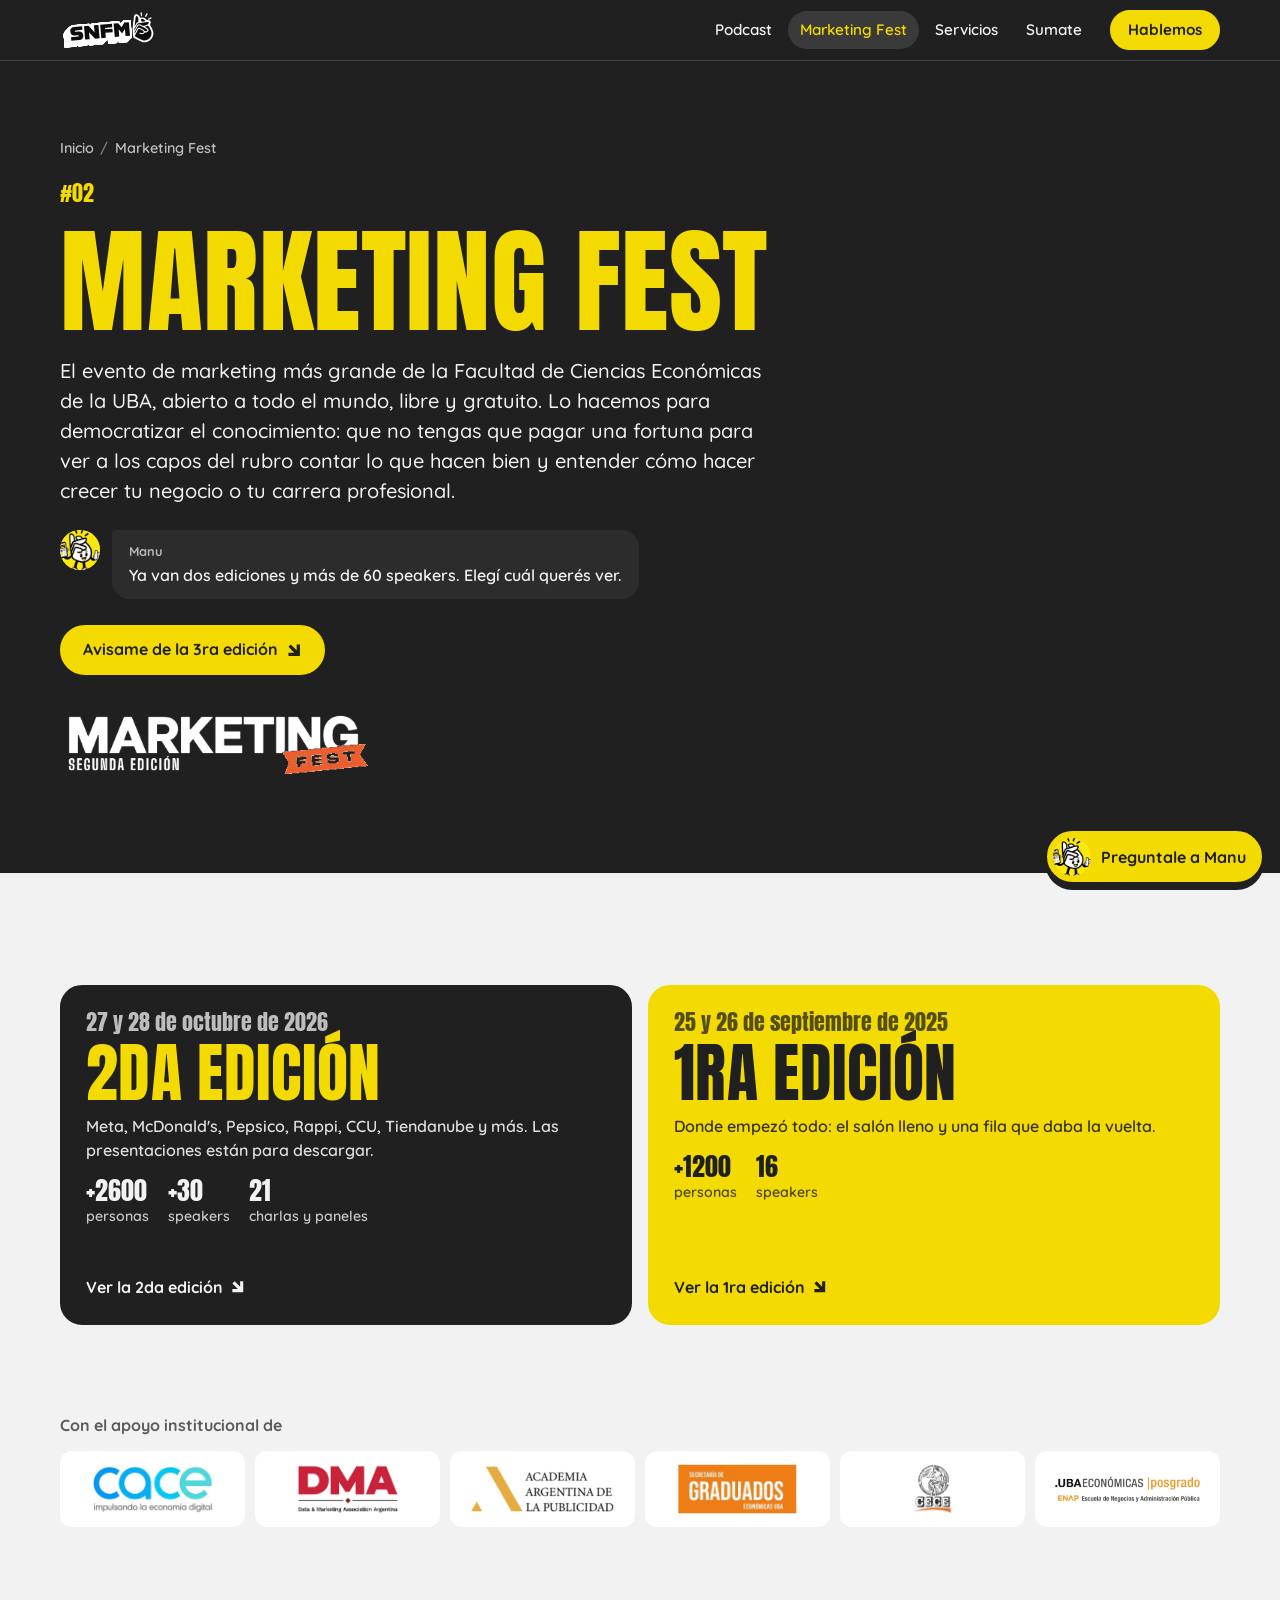
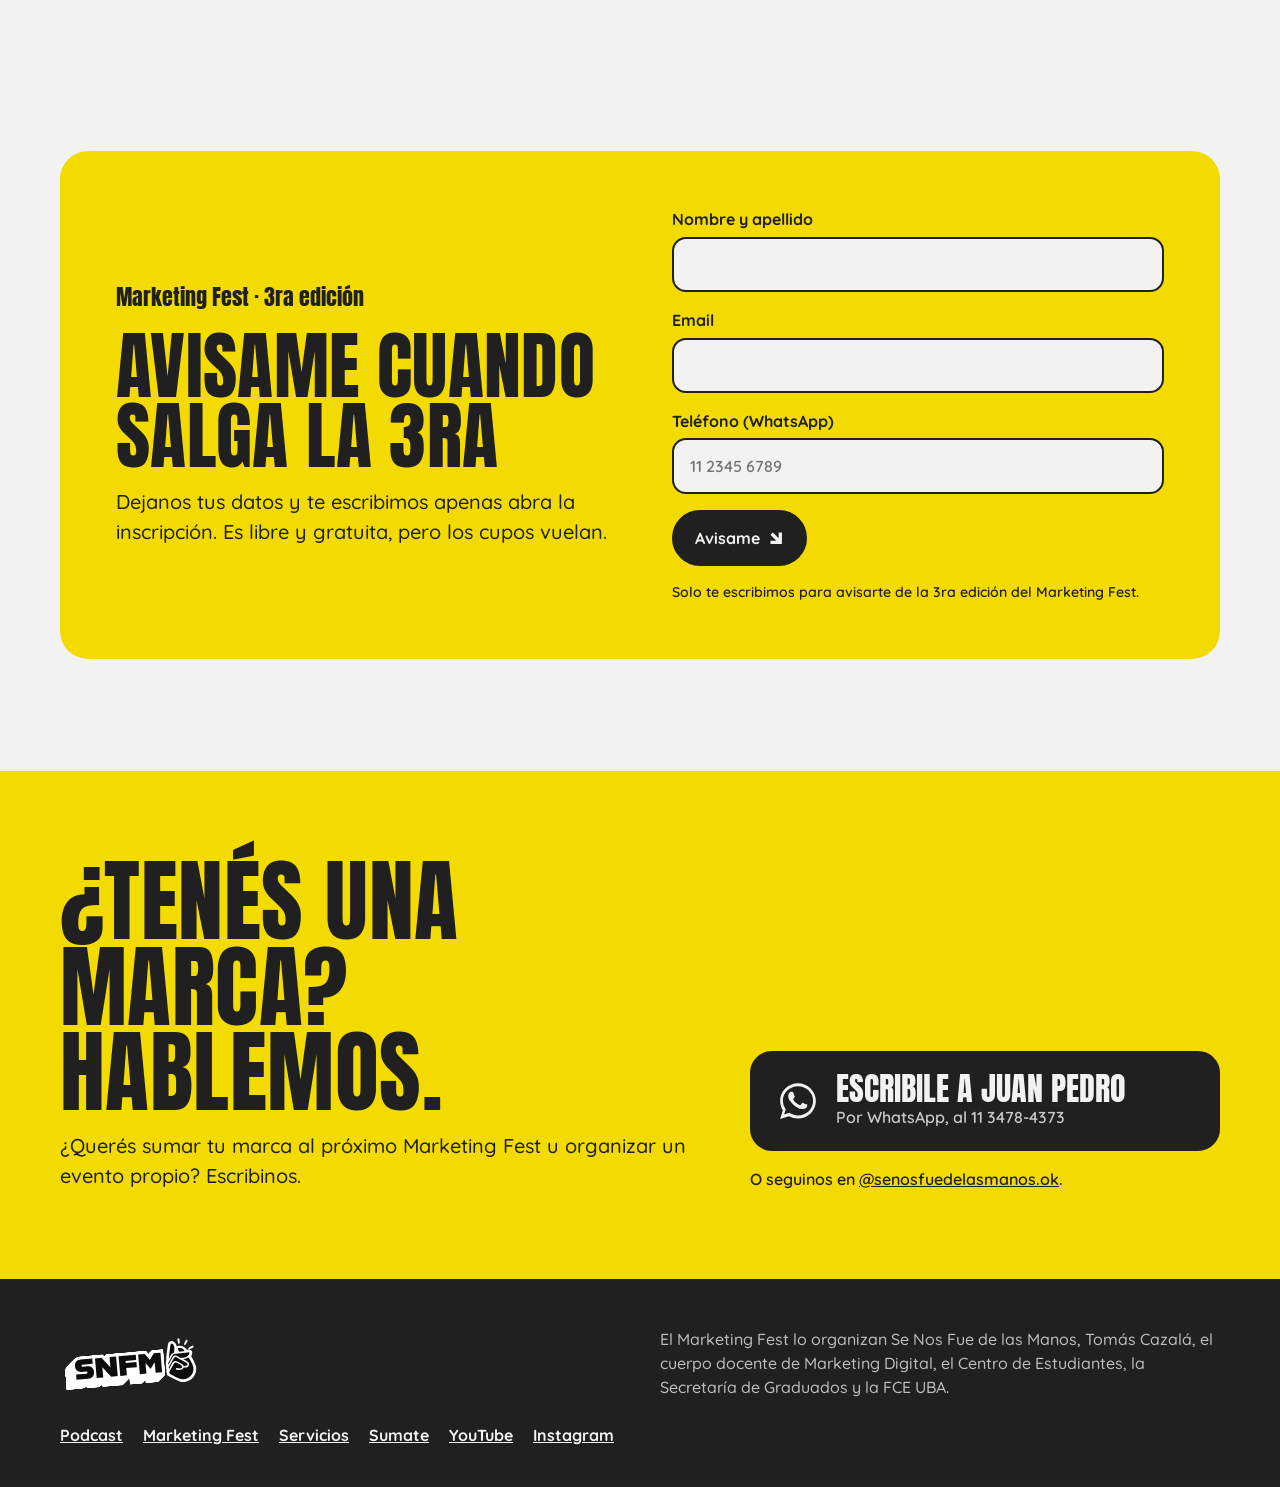
==== marketing-fest/index.html @ 0a150e53 "Sumar el sponsoreo del podcast como servicio, con contacto directo a Juampe Co-Authored-By: Claude O" ====
<!DOCTYPE html>
<html lang="es-AR">
<head>
<!-- Google Tag Manager -->
<script>(function(w,d,s,l,i){w[l]=w[l]||[];w[l].push({'gtm.start':
new Date().getTime(),event:'gtm.js'});var f=d.getElementsByTagName(s)[0],
j=d.createElement(s),dl=l!='dataLayer'?'&l='+l:'';j.async=true;j.src=
'https://www.googletagmanager.com/gtm.js?id='+i+dl;f.parentNode.insertBefore(j,f);
})(window,document,'script','dataLayer','GTM-5Z65GSRG');</script>
<!-- End Google Tag Manager -->
<meta charset="utf-8">
<meta name="viewport" content="width=device-width, initial-scale=1, viewport-fit=cover">
<title>Marketing Fest · El evento de marketing de la FCE UBA</title>
<meta name="description" content="El Marketing Fest es el evento de marketing más grande de la Facultad de Ciencias Económicas de la UBA. Mirá cómo fueron la 1ra edición (2025) y la 2da (2026) y descargá las presentaciones.">
<meta property="og:type" content="website">
<meta property="og:site_name" content="Se Nos Fue de las Manos">
<meta property="og:locale" content="es_AR">
<meta property="og:title" content="Marketing Fest · El evento de marketing de la FCE UBA">
<meta property="og:description" content="El Marketing Fest es el evento de marketing más grande de la Facultad de Ciencias Económicas de la UBA. Mirá cómo fueron la 1ra edición (2025) y la 2da (2026) y descargá las presentaciones.">
<meta property="og:image" content="../assets/img/ed1/01.jpg">
<meta name="twitter:card" content="summary_large_image">
<meta name="theme-color" content="#202020">
<link rel="icon" type="image/png" href="../favicon.png">
<link rel="apple-touch-icon" href="../apple-touch-icon.png">
<link rel="preconnect" href="https://fonts.googleapis.com">
<link rel="preconnect" href="https://fonts.gstatic.com" crossorigin>
<link href="https://fonts.googleapis.com/css2?family=Anton&family=Quicksand:wght@500;600;700&display=swap" rel="stylesheet">
<link rel="stylesheet" href="../assets/site.css">
<script type="application/ld+json">{"@context":"https://schema.org","@type":"Organization","name":"Se Nos Fue de las Manos","alternateName":"SNFM","description":"Docentes, ayudantes y estudiantes de la UBA que enseñan marketing fuera del aula: podcast con gerentes de marketing de marcas referentes y el Marketing Fest, libre y gratuito.","sameAs":["https://www.youtube.com/@SeNosFueDeLasManos","https://www.instagram.com/senosfuedelasmanos.ok/"]}</script>
</head>
<body>
<!-- Google Tag Manager (noscript) -->
<noscript><iframe src="https://www.googletagmanager.com/ns.html?id=GTM-5Z65GSRG"
height="0" width="0" style="display:none;visibility:hidden"></iframe></noscript>
<!-- End Google Tag Manager (noscript) -->
<header class="nav">
  <div class="wrap">
    <a class="home" href="../" aria-label="Se Nos Fue de las Manos, inicio"><svg class="inv" aria-hidden="true"><use href="../assets/icons.svg#snfm"/></svg></a>
    <nav class="nav-links" aria-label="Secciones">
      <a href="../podcast/">Podcast</a>
      <div class="dd">
        <a href="../marketing-fest/" aria-current="page">Marketing Fest</a>
        <div class="dd-menu">
          <a href="../marketing-fest/2026/">2da edición<small>27 y 28 de octubre de 2026</small></a>
          <a href="../marketing-fest/2025/">1ra edición<small>25 y 26 de septiembre de 2025</small></a>
        </div>
      </div>
      <div class="dd">
        <a href="../servicios/">Servicios</a>
        <div class="dd-menu">
          <a href="../servicios/contenido-en-la-calle/">Contenido en la calle<small>Preguntas y dinámicas con la gente</small></a>
          <a href="../servicios/videos-y-ugc/">Videos y UGC<small>Con nosotros o tu equipo como cara</small></a>
          <a href="../servicios/eventos/">Eventos<small>Como el Marketing Fest</small></a>
          <a href="../servicios/sponsor-del-podcast/">Sponsoreá el podcast<small>Tu marca en cada capítulo</small></a>
        </div>
      </div>
      <a href="../sumate/">Sumate</a>
    </nav>
    <a class="cta" href="https://wa.me/5491134784373?text=%C2%A1Hola%2C%20Juampe!%20%C2%BFC%C3%B3mo%20est%C3%A1s%3F%20Te%20escribo%20desde%20la%20web%20de%20Se%20Nos%20Fue%20de%20las%20Manos%20para%20trabajar%20juntos." target="_blank" rel="noopener" data-wa>Hablemos</a>
  </div>
</header>

<main>
<section class="page-hero">
  <div class="wrap">
    <ol class="crumbs" aria-label="Estás en"><li><a href="../">Inicio</a></li><li aria-current="page">Marketing Fest</li></ol>
    <p class="num">#02</p>
    <h1>Marketing Fest</h1>
    <p class="lead">El evento de marketing más grande de la Facultad de Ciencias Económicas de la UBA, abierto a todo el mundo, libre y gratuito. Lo hacemos para democratizar el conocimiento: que no tengas que pagar una fortuna para ver a los capos del rubro contar lo que hacen bien y entender cómo hacer crecer tu negocio o tu carrera profesional.</p>
    <div class="says"><span class="av" aria-hidden="true"><img src="../assets/img/manu-avatar.webp" alt=""></span><p><b>Manu</b>Ya van dos ediciones y más de 60 speakers. Elegí cuál querés ver.</p></div>
    <div class="btns"><a class="cta" href="#tercera">Avisame de la 3ra edición <svg aria-hidden="true"><use href="../assets/icons.svg#arr"/></svg></a></div><img class="mf-logo" style="margin-top:2rem" src="../assets/img/logos/marketing-fest-blanco.png" alt="Marketing Fest, segunda edición">
  </div>
</section>
<section class="ch" aria-labelledby="t-eds">
  <div class="wrap">
    <h2 class="sr" id="t-eds">Ediciones</h2>
    <div class="cards two">
      <a class="card" href="../marketing-fest/2026/"><div><span class="num">27 y 28 de octubre de 2026</span><h3>2da edición</h3><p>Meta, McDonald's, Pepsico, Rappi, CCU, Tiendanube y más. Las presentaciones están para descargar.</p>
        <div class="mini"><div><b>+2600</b><span>personas</span></div><div><b>+30</b><span>speakers</span></div><div><b>21</b><span>charlas y paneles</span></div></div></div>
        <span class="go">Ver la 2da edición <svg aria-hidden="true"><use href="../assets/icons.svg#arr"/></svg></span></a>
      <a class="card" href="../marketing-fest/2025/"><div><span class="num">25 y 26 de septiembre de 2025</span><h3>1ra edición</h3><p>Donde empezó todo: el salón lleno y una fila que daba la vuelta.</p>
        <div class="mini"><div><b>+1200</b><span>personas</span></div><div><b>16</b><span>speakers</span></div></div></div>
        <span class="go">Ver la 1ra edición <svg aria-hidden="true"><use href="../assets/icons.svg#arr"/></svg></span></a>
    </div>
    <div class="thanks">
      <div><p class="label">Con el apoyo institucional de</p><div class="logo-row"><div><img src="../assets/img/logos/inst-cace-camara-argentina-de-comercio-electronico.jpg" alt="CACE, Cámara Argentina de Comercio Electrónico" loading="lazy"></div><div><img src="../assets/img/logos/inst-dma-data-marketing-association-argentina.jpg" alt="DMA, Data &amp; Marketing Association Argentina" loading="lazy"></div><div><img src="../assets/img/logos/inst-academia-argentina-de-la-publicidad.jpg" alt="Academia Argentina de la Publicidad" loading="lazy"></div><div><img src="../assets/img/logos/inst-secretaria-de-graduados-economicas-uba.jpg" alt="Secretaría de Graduados, Económicas UBA" loading="lazy"></div><div><img src="../assets/img/logos/inst-cece-centro-de-estudiantes-de-ciencias-economicas.jpg" alt="CECE, Centro de Estudiantes de Ciencias Económicas" loading="lazy"></div><div><img src="../assets/img/logos/inst-uba-economicas-posgrado-enap.jpg" alt="UBA Económicas Posgrado, ENAP" loading="lazy"></div></div></div>
    </div>
  </div>
</section>
<section class="ch aviso-wrap" id="tercera" aria-labelledby="t-tercera">
  <div class="wrap">
    <div class="aviso">
      <div>
        <p class="num">Marketing Fest · 3ra edición</p>
        <h2 id="t-tercera">Avisame cuando salga la 3ra</h2>
        <p class="lead">Dejanos tus datos y te escribimos apenas abra la inscripción. Es libre y gratuita, pero los cupos vuelan.</p>
      </div>
      <form class="aviso-form" data-aviso="https://n8n.dtcomunicacion.com/webhook/preinscripcion-mkt-fest" novalidate>
        <div class="f"><label for="tercera-n">Nombre y apellido</label><input id="tercera-n" name="nombre" autocomplete="name" required></div>
        <div class="f"><label for="tercera-e">Email</label><input id="tercera-e" name="email" type="email" autocomplete="email" required></div>
        <div class="f"><label for="tercera-t">Teléfono (WhatsApp)</label><input id="tercera-t" name="whatsapp" type="tel" inputmode="tel" autocomplete="tel" placeholder="11 2345 6789" required></div>
        <p class="err" role="alert"></p>
        <button class="cta ink" type="submit">Avisame <svg aria-hidden="true"><use href="../assets/icons.svg#arr"/></svg></button>
        <p class="fine">Solo te escribimos para avisarte de la 3ra edición del Marketing Fest.</p>
      </form>
      <div class="aviso-ok" hidden tabindex="-1"></div>
    </div>
  </div>
</section>
<section class="band s-y" aria-labelledby="t-hab">
  <div class="wrap talk-to">
    <div class="ch-head" style="margin:0">
      <h2 id="t-hab">¿Tenés una marca? Hablemos.</h2>
      <p class="lead">¿Querés sumar tu marca al próximo Marketing Fest u organizar un evento propio? Escribinos.</p>
    </div>
    <div>
      <a class="wa" href="https://wa.me/5491134784373?text=%C2%A1Hola%2C%20Juampe!%20%C2%BFC%C3%B3mo%20est%C3%A1s%3F%20Te%20escribo%20desde%20la%20web%20de%20Se%20Nos%20Fue%20de%20las%20Manos%20para%20trabajar%20juntos." target="_blank" rel="noopener" data-wa>
        <svg class="w" aria-hidden="true"><use href="../assets/icons.svg#wa"/></svg>
        <div><strong>Escribile a Juan Pedro</strong><span>Por WhatsApp, al 11 3478-4373</span></div>
      </a>
      <p class="also">O seguinos en <a href="https://www.instagram.com/senosfuedelasmanos.ok/" target="_blank" rel="noopener">@senosfuedelasmanos.ok</a>.</p>
    </div>
  </div>
</section>
</main>

<footer class="foot">
  <div class="wrap">
    <svg class="logo inv" aria-label="Se Nos Fue de las Manos" role="img"><use href="../assets/icons.svg#snfm"/></svg>
    <p>El Marketing Fest lo organizan Se Nos Fue de las Manos, Tomás Cazalá, el cuerpo docente de Marketing Digital, el Centro de Estudiantes, la Secretaría de Graduados y la FCE UBA.</p>
    <nav aria-label="Más">
      <a href="../podcast/">Podcast</a>
      <a href="../marketing-fest/">Marketing Fest</a>
      <a href="../servicios/">Servicios</a>
      <a href="../sumate/">Sumate</a>
      <a href="https://www.youtube.com/@SeNosFueDeLasManos" target="_blank" rel="noopener">YouTube</a>
      <a href="https://www.instagram.com/senosfuedelasmanos.ok/" target="_blank" rel="noopener">Instagram</a>
    </nav>
  </div>
</footer>

<button class="ask-fab" data-ask aria-haspopup="dialog"><span class="av" aria-hidden="true"><img src="../assets/img/manu-avatar.webp" alt=""></span>Preguntale a Manu</button>
<dialog class="chat" id="chat" aria-labelledby="chat-t">
  <div class="chat-h">
    <span class="av" aria-hidden="true"><img src="../assets/img/manu-avatar.webp" alt=""></span>
    <div><b id="chat-t">Manu</b><small>Vocero con IA de SNFM</small></div>
    <button data-close aria-label="Cerrar">×</button>
  </div>
  <div class="chat-log" id="chat-log" aria-live="polite"></div>
  <div class="chat-q" id="chat-q"></div>
</dialog>
<script>window.QA=[{"q":"¿Dónde bajo las presentaciones del Fest?","a":"Están en <a href=\"../marketing-fest/2026/#descargas\">la página de la 2da edición</a>, separadas por día. Tocá \"Descargar PDF\" en la charla que quieras."},{"q":"¿Cuándo es la 3ra edición del Fest?","a":"Todavía no tiene fecha. Dejá tus datos en <a href=\"../marketing-fest/#tercera\">Avisame cuando salga la 3ra</a> y te escribimos apenas abra la inscripción."},{"q":"¿Dónde veo el podcast?","a":"En nuestro <a href=\"https://www.youtube.com/@SeNosFueDeLasManos\" target=\"_blank\" rel=\"noopener\">canal de YouTube</a>. Si no sabés por cuál arrancar, andá por el de Con el Kora o el de McDonald's. Están todos en <a href=\"../podcast/\">la página del podcast</a>."},{"q":"Tengo una marca, ¿qué pueden hacer conmigo?","a":"Mirá <a href=\"../servicios/\">nuestros servicios</a>: <a href=\"../servicios/contenido-en-la-calle/\">Contenido en la calle</a>, <a href=\"../servicios/videos-y-ugc/\">videos y UGC</a> con nosotros o alguien de tu equipo como cara, <a href=\"../servicios/eventos/\">eventos</a> como el Marketing Fest y tu marca en el podcast."},{"q":"¿Cómo me sumo a Se Nos Fue?","a":"Anotate en <a href=\"../sumate/\">Sumate</a> y contanos en qué podés ayudar. Ojo: no es remunerado, lo hacemos por amor al marketing."},{"q":"¿Mi marca puede ser sponsor del podcast?","a":"¡Sí! Mirá <a href=\"../servicios/sponsor-del-podcast/\">cómo sponsorear el podcast</a> o escribile directo a Juan Pedro por <a href=\"https://wa.me/5491134784373?text=%C2%A1Hola%2C%20Juampe!%20%C2%BFC%C3%B3mo%20est%C3%A1s%3F%20Te%20escribo%20desde%20la%20web%20de%20Se%20Nos%20Fue%20de%20las%20Manos%20porque%20quiero%20que%20mi%20marca%20sea%20sponsor%20del%20podcast.\" target=\"_blank\" rel=\"noopener\">WhatsApp</a>."},{"q":"¿Cuánto sale?","a":"Depende de la idea. Escribile a Juan Pedro por <a href=\"https://wa.me/5491134784373?text=%C2%A1Hola%2C%20Juampe!%20%C2%BFC%C3%B3mo%20est%C3%A1s%3F%20Te%20escribo%20desde%20la%20web%20de%20Se%20Nos%20Fue%20de%20las%20Manos%20para%20trabajar%20juntos.\" target=\"_blank\" rel=\"noopener\">WhatsApp</a>, contale qué tenés en mente y te pasa una propuesta."},{"q":"¿Quién sos?","a":"Soy Manu, el vocero con IA de Se Nos Fue de las Manos. Te ayudo a encontrar lo que buscás en la web. Para algo más, te paso con el equipo."}];</script>
<script src="../assets/site.js" defer></script>
</body>
</html>
---- assets/site.css ----
:root{
  --y:#F3DA00; --cream:#E4E4A8; --ink:#202020; --paper:#F2F2F2;
  --orange:#F9A900; --red:#EB462E; --purple:#A68ADE; --cyan:#44BDDE; --green:#2EA866; --fest:#E95D3A;
  --display:'Anton', Impact, 'Arial Narrow Bold', sans-serif;
  --body:'Quicksand', 'Trebuchet MS', system-ui, sans-serif;
  /* superficies que cambian con el tema */
  --bg:#F2F2F2; --fg:#202020; --muted:#5b5b5b; --line:rgba(32,32,32,.14); --card:#ffffff; --deep:#202020; --deep-fg:#F2F2F2; --deep-muted:#bdbdbd; --deep-line:rgba(242,242,242,.16);
  --gut:max(16px, env(safe-area-inset-left,0px));
  --gut-r:max(16px, env(safe-area-inset-right,0px));
}
@media (prefers-color-scheme: dark){
  :root:not([data-theme="light"]){
    --bg:#171717; --fg:#F2F2F2; --muted:#b4b4b4; --line:rgba(242,242,242,.14); --card:#222222; --deep:#0d0d0d; --deep-line:rgba(242,242,242,.12);
  }
}
:root[data-theme="dark"]{
  --bg:#171717; --fg:#F2F2F2; --muted:#b4b4b4; --line:rgba(242,242,242,.14); --card:#222222; --deep:#0d0d0d; --deep-line:rgba(242,242,242,.12);
}
*,*::before,*::after{box-sizing:border-box}
html{-webkit-text-size-adjust:100%;scroll-behavior:smooth;scroll-padding-top:72px}
@media (prefers-reduced-motion: reduce){html{scroll-behavior:auto}*{transition:none!important;animation:none!important}}
body{margin:0;background:var(--bg);color:var(--fg);font-family:var(--body);font-weight:500;line-height:1.5;overflow-x:hidden}
img,svg,video{max-width:100%;display:block}
a{color:inherit}
button{font:inherit;color:inherit}
:focus-visible{outline:3px solid var(--y);outline-offset:3px}
.s-y :focus-visible{outline-color:var(--ink)}
.sr{position:absolute;width:1px;height:1px;overflow:hidden;clip:rect(0 0 0 0);white-space:nowrap}
.inv{filter:invert(1)}
.wrap{max-width:1240px;margin:0 auto;padding-left:var(--gut);padding-right:var(--gut-r)}
@media (min-width:700px){.wrap{padding-left:max(40px,var(--gut));padding-right:max(40px,var(--gut-r))}}
h1,h2,h3{font-family:var(--display);font-weight:400;text-transform:uppercase;line-height:.95;letter-spacing:.005em;margin:0}

/* ---------- botones ---------- */
.cta{display:inline-flex;align-items:center;gap:.6rem;padding:.9rem 1.3rem;border-radius:999px;background:var(--y);color:var(--ink);font-weight:700;text-decoration:none;border:2px solid var(--y);line-height:1.1}
.cta svg{width:.9em;height:.9em;flex:none}
.cta:hover{background:transparent;color:inherit}
.cta.ink{background:var(--ink);border-color:var(--ink);color:var(--paper)}
.cta.ink:hover{background:transparent;color:var(--ink)}
.ghost{display:inline-flex;align-items:center;gap:.6rem;padding:.9rem 1.3rem;border-radius:999px;border:2px solid currentColor;font-weight:700;text-decoration:none;line-height:1.1;background:none;cursor:pointer}
.ghost svg{width:.9em;height:.9em}
.ghost:hover{background:var(--y);border-color:var(--y);color:var(--ink)}
.btns{display:flex;flex-wrap:wrap;gap:.75rem;margin-top:1.6rem}

/* ---------- nav ---------- */
.nav{position:sticky;top:0;z-index:20;background:var(--deep);color:var(--deep-fg);padding-top:env(safe-area-inset-top,0px);border-bottom:1px solid var(--deep-line)}
.nav .wrap{display:flex;align-items:center;gap:1rem;min-height:60px}
.nav .home{display:block;flex:none}
.nav .home svg{width:96px;height:48px}
.nav-links{display:flex;gap:.25rem;margin-left:auto;overflow-x:auto;scrollbar-width:none}
.nav-links::-webkit-scrollbar{display:none}
.nav-links a{padding:.5rem .75rem;border-radius:999px;text-decoration:none;font-weight:600;white-space:nowrap;font-size:.95rem}
.nav-links a:hover{background:rgba(242,242,242,.1)}
.nav .cta{padding:.6rem 1rem;font-size:.95rem;flex:none}
.nav .cta:hover{color:var(--deep-fg)}
@media (max-width:860px){
  .nav .wrap{flex-wrap:wrap;gap:0 .75rem;padding-top:.35rem;padding-bottom:.35rem}
  .nav .cta{margin-left:auto}
  .nav-links{order:3;width:100%;margin:0 calc(-1 * var(--gut-r)) 0 -.75rem;padding-bottom:.2rem}
}

/* ---------- capítulos (secciones) ---------- */
.ch{padding:clamp(56px,9vw,112px) 0}
.s-ink{background:var(--deep);color:var(--deep-fg)}
.s-y{background:var(--y);color:var(--ink)}
.ch-head{display:grid;gap:1rem;margin-bottom:clamp(28px,4vw,48px)}
.num{font-family:var(--display);font-size:1.4rem;line-height:1;color:var(--y)}
.s-y .num{color:var(--ink)}
.ch-head h2{font-size:clamp(2.8rem,8vw,6.2rem);max-width:14ch}
.s-ink h2,.s-ink h3{color:var(--y)}
.lead{font-size:clamp(1.05rem,1.6vw,1.25rem);max-width:60ch;margin:0}
.s-ink .lead{color:var(--deep-fg)}

/* lo que dice Manu en cada capítulo */
.says{display:flex;align-items:flex-start;gap:.75rem;max-width:62ch;margin:.25rem 0 0}
.says .av{width:40px;height:40px;flex:none}
.says p{margin:0;padding:.7rem 1rem;border-radius:4px 18px 18px 18px;background:var(--card);color:var(--fg);font-weight:600;border:1px solid var(--line)}
.s-ink .says p{background:#2c2c2c;color:var(--deep-fg);border-color:transparent}
.s-y .says p{background:var(--ink);color:var(--paper);border-color:transparent}
.says b{display:block;font-size:.8rem;font-weight:700;opacity:.7;margin-bottom:.1rem}
.av{border-radius:50%;background:var(--y);color:var(--ink);display:grid;place-items:center;font-family:var(--display);font-size:1.25rem;overflow:hidden;box-shadow:0 0 0 2px var(--ink)}
.av img{width:100%;height:100%;object-fit:cover}
.s-y .av{background:var(--paper)}

/* ---------- hero ---------- */
.hero{background:var(--deep);color:var(--deep-fg);padding:clamp(40px,7vw,96px) 0 clamp(56px,8vw,104px);overflow:hidden}
.hero .wrap{display:grid;gap:clamp(32px,5vw,64px);align-items:center}
@media (min-width:900px){.hero .wrap{grid-template-columns:1.35fr .9fr}}
.hero h1{color:var(--y);font-size:clamp(3.6rem,11.5vw,9.4rem);line-height:.88}
.hero h1 span{display:block}
.hero .lead{margin-top:1.5rem;color:var(--deep-fg)}
.chips{display:flex;flex-wrap:wrap;gap:.5rem;margin:1.75rem 0 0;padding:0;list-style:none}
.chips li{border:1px solid var(--deep-line);border-radius:999px;padding:.4rem .85rem;font-weight:600;font-size:.92rem}
.chips b{color:var(--y);font-family:var(--display);font-weight:400;font-size:1.05rem;letter-spacing:.02em;margin-right:.25rem}
.hero .ghost{color:var(--deep-fg)}

.manu{position:relative;justify-self:center;width:min(100%,380px);margin:0}
@media (max-width:899px){.manu{width:min(100%,320px)}.manu-frame{aspect-ratio:4/5}}
.manu-frame{position:relative;aspect-ratio:9/14;border-radius:28px;background:var(--y);overflow:hidden;color:var(--ink)}
.manu-frame video,.manu-frame img{position:absolute;inset:0;width:100%;height:100%;object-fit:cover}
.manu-mono{position:absolute;inset:0;display:grid;place-items:center}
.manu-mono span{font-family:var(--display);font-size:clamp(10rem,30vw,15rem);line-height:1;transform:translateY(-6%)}
.manu-tag{position:absolute;left:14px;top:14px;display:flex;gap:.4rem;align-items:center;background:var(--ink);color:var(--paper);border-radius:999px;padding:.35rem .75rem;font-size:.82rem;font-weight:700}
.manu-tag i{width:8px;height:8px;border-radius:50%;background:var(--red)}
.manu-sound{position:absolute;right:14px;top:14px;border:0;border-radius:999px;background:var(--ink);color:var(--paper);padding:.35rem .75rem;font-size:.82rem;font-weight:700;cursor:pointer}
.manu-bubble{position:relative;margin:-64px 12px 0;padding:1rem 1.15rem;background:var(--paper);color:var(--ink);border-radius:18px;border:2px solid var(--ink);font-weight:600}
.manu-bubble b{display:block;font-family:var(--display);font-weight:400;font-size:1.25rem;text-transform:uppercase;line-height:1.05;margin-bottom:.3rem}
.manu-bubble p{margin:0}
.manu-bubble small{display:block;margin-top:.5rem;color:#5b5b5b;font-weight:600}
.manu-bubble .ask{color:var(--ink);margin-top:.75rem;padding:.55rem .95rem;font-size:.92rem;border-color:var(--ink)}
.typing p{clip-path:inset(0 100% 0 0);animation:type 1.1s .35s steps(28,end) forwards}
@keyframes type{to{clip-path:inset(0 0 0 0)}}

/* ---------- podcast ---------- */
.thumb{position:relative;aspect-ratio:16/9;border-radius:14px;overflow:hidden;background:var(--ink)}
.thumb img{width:100%;height:100%;object-fit:cover;transition:transform .35s ease}
.thumb .n{position:absolute;left:10px;bottom:10px;background:var(--y);color:var(--ink);font-family:var(--display);padding:.15rem .5rem;border-radius:6px;font-size:1rem}
.thumb.fake{display:flex;flex-direction:column;justify-content:center;padding:8% 9% 14%;background:var(--y);color:var(--ink)}
.thumb.fake strong{font-family:var(--display);font-weight:400;text-transform:uppercase;font-size:clamp(1.4rem,3.2vw,2.2rem);line-height:.95}
.thumb.fake span{margin-top:.4rem;font-weight:700;font-size:.85rem;text-transform:uppercase}
.ep{display:block;text-decoration:none}
.ep:hover .thumb img{transform:scale(1.04)}
.ep h3{font-family:var(--body);text-transform:none;font-weight:700;font-size:1.05rem;line-height:1.3;margin:.8rem 0 .2rem}
.ep p{margin:0;color:var(--muted);font-size:.93rem}
.ep .go{display:inline-flex;align-items:center;gap:.4rem;margin-top:.5rem;font-weight:700;font-size:.93rem}
.ep .go svg{width:.8em;height:.8em}
.hot{display:grid;gap:clamp(20px,3vw,32px);margin-bottom:clamp(40px,5vw,64px)}
@media (min-width:800px){.hot{grid-template-columns:1fr 1fr}}
.hot .ep{background:var(--ink);color:var(--paper);border-radius:20px;padding:12px 12px 20px}
.hot .ep h3{font-family:var(--display);font-weight:400;text-transform:uppercase;font-size:clamp(1.6rem,3vw,2.3rem);line-height:1;color:var(--y);margin:1rem 8px .4rem}
.hot .ep p,.hot .ep .go{margin-left:8px;margin-right:8px;color:var(--paper)}
.hot .badge{display:inline-block;margin:.6rem 8px 0;background:var(--fest);color:#fff;border-radius:999px;padding:.25rem .7rem;font-size:.8rem;font-weight:700}
.eps{display:grid;gap:28px 20px;grid-template-columns:repeat(auto-fill,minmax(240px,1fr))}
.pod-foot{display:flex;flex-wrap:wrap;gap:1rem 2rem;align-items:center;justify-content:space-between;margin-top:clamp(40px,5vw,64px);padding-top:28px;border-top:1px solid var(--line)}
.pod-foot p{margin:0;color:var(--muted);max-width:50ch}

/* ---------- Marketing Fest 2026 ---------- */
.fest-top{display:grid;gap:2rem;align-items:end}
@media (min-width:900px){.fest-top{grid-template-columns:1.2fr 1fr}}
.mf-logo{width:min(320px,80%);margin-bottom:1rem}
.facts{display:grid;grid-template-columns:repeat(2,1fr);gap:1px;background:var(--deep-line);border:1px solid var(--deep-line);border-radius:16px;overflow:hidden;margin:0}
.facts div{background:var(--deep);padding:1.1rem 1.2rem}
.facts dt{font-family:var(--display);font-size:clamp(1.8rem,4vw,2.6rem);color:var(--y);line-height:1}
.facts dd{margin:.3rem 0 0;color:var(--deep-muted);font-weight:600}
.dl-head{display:flex;flex-wrap:wrap;gap:1rem;align-items:end;justify-content:space-between;margin:clamp(48px,7vw,88px) 0 1.25rem}
.dl-head h3{font-size:clamp(2rem,5vw,3.4rem)}
.tabs{display:flex;gap:.4rem;padding:4px;border-radius:999px;border:1px solid var(--deep-line)}
.tabs button{border:0;background:none;border-radius:999px;padding:.55rem 1.1rem;font-weight:700;cursor:pointer;color:var(--deep-fg)}
.tabs button[aria-selected="true"]{background:var(--y);color:var(--ink)}
.talks{list-style:none;margin:0;padding:0;border-top:1px solid var(--deep-line)}
.talk{display:grid;grid-template-columns:64px 1fr;gap:.4rem 1rem;padding:1.1rem 0;border-bottom:1px solid var(--deep-line);align-items:center}
@media (min-width:860px){.talk{grid-template-columns:72px auto 1fr auto;gap:1.25rem}}
.talk time{font-family:var(--display);font-size:1.35rem;color:var(--y)}
.faces{display:flex}
.faces img{width:52px;height:52px;border-radius:50%;object-fit:cover;object-position:50% 20%;background:var(--fest);border:2px solid var(--deep)}
.faces img+img{margin-left:-14px}
@media (max-width:859px){.faces{display:none}}
.talk-t{min-width:0}
.talk-t strong{display:block;font-weight:700;font-size:1.05rem;line-height:1.3}
.talk-t span{display:block;color:var(--deep-muted);font-size:.93rem}
.talk-t em{display:block;font-style:normal;margin-top:.2rem}
.talk-t .k{display:inline-block;font-size:.78rem;font-weight:700;color:var(--ink);background:var(--cream);border-radius:999px;padding:.1rem .55rem;margin-bottom:.3rem}
.talk-a{grid-column:2;display:flex;flex-wrap:wrap;gap:.5rem}
@media (min-width:860px){.talk-a{grid-column:auto;justify-content:flex-end}}
.talk-a a{display:inline-flex;align-items:center;gap:.45rem;padding:.6rem .95rem;border-radius:999px;font-weight:700;font-size:.92rem;text-decoration:none;white-space:nowrap}
.talk-a a svg{width:.8em;height:.8em}
.talk-a .pdf{background:var(--y);color:var(--ink)}
.talk-a .pdf:hover{background:var(--paper)}
.talk-a .yt{border:1.5px solid var(--deep-line)}
.talk-a .yt:hover{border-color:var(--y);color:var(--y)}
.talk-a .soon{color:var(--deep-muted);font-size:.9rem;font-weight:600;padding:.6rem 0}
.talk.pause{grid-template-columns:64px 1fr;color:var(--deep-muted);padding:.65rem 0}
@media (min-width:860px){.talk.pause{grid-template-columns:72px 1fr}}
.talk.pause time{color:var(--deep-muted);font-size:1.1rem}
.gal{display:grid;gap:10px;grid-template-columns:repeat(auto-fill,minmax(220px,1fr));margin:0}
.gal figure{margin:0;border-radius:12px;overflow:hidden;background:#333;aspect-ratio:4/3}
.gal img{width:100%;height:100%;object-fit:cover}
.thanks{margin-top:clamp(48px,7vw,88px);display:grid;gap:2rem}
.thanks h3{font-size:clamp(1.8rem,4vw,2.6rem)}
.logo-row{display:flex;flex-wrap:wrap;gap:10px;margin-top:.9rem}
.logo-row>*{display:grid;place-items:center;background:#fff;border-radius:12px;padding:12px 18px;min-height:76px;min-width:120px;flex:1 1 150px;max-width:240px;text-decoration:none;color:var(--ink)}
.logo-row img{max-height:52px;width:auto;object-fit:contain}
.logo-row.main>*{min-height:110px;flex-basis:240px;max-width:340px}
.logo-row.main img{max-height:72px}
.logo-row .wm{font-family:var(--display);font-size:1.3rem;text-transform:uppercase}
.logo-row .tag{display:block;font-size:.72rem;font-weight:700;margin-bottom:.35rem;color:var(--fest)}
.label{font-weight:700;margin:0;color:var(--deep-muted)}
.ch:not(.s-ink) .label{color:var(--muted)}

/* ---------- Marketing Fest 2025 ---------- */
.ed1{display:grid;gap:clamp(28px,4vw,56px)}
@media (min-width:900px){.ed1{grid-template-columns:minmax(260px,360px) 1fr;align-items:start}}
.ed1 video{width:100%;border-radius:18px;aspect-ratio:9/16;object-fit:cover;background:#000}
.ed1 figcaption{margin-top:.6rem;color:var(--muted);font-size:.93rem}
.stats{display:flex;flex-wrap:wrap;gap:1.5rem 2.5rem;margin:0 0 2rem}
.stats div b{display:block;font-family:var(--display);font-weight:400;font-size:clamp(2.6rem,6vw,4.4rem);line-height:1}
.stats div span{font-weight:600;color:var(--muted)}
.ed1 .gal figure{background:var(--line)}

/* ---------- calle ---------- */
.reel-hot{display:grid;gap:clamp(24px,4vw,56px);align-items:center;margin-bottom:clamp(40px,5vw,64px)}
@media (min-width:900px){.reel-hot{grid-template-columns:minmax(326px,420px) 1fr}}
.reel-hot ul{margin:0;padding:0;list-style:none;display:grid;gap:.9rem}
.reel-hot li{display:grid;grid-template-columns:auto 1fr;gap:.8rem;align-items:start;font-weight:600;font-size:1.05rem}
.reel-hot li svg{width:1.1rem;height:1.1rem;margin-top:.25rem}
.reels{display:flex;gap:16px;overflow-x:auto;scroll-snap-type:x mandatory;padding:4px 0 16px;margin:0 calc(-1 * var(--gut-r)) 0 0;scrollbar-color:var(--ink) transparent}
.reels>div{flex:0 0 min(340px,82vw);scroll-snap-align:start}
.ig{position:relative;background:#fff;border-radius:16px;overflow:hidden;min-height:420px;border:2px solid var(--ink)}
.ig .instagram-media{margin:0!important;min-width:0!important;width:100%!important;max-width:none!important;border:0!important;border-radius:0!important;box-shadow:none!important}
.ig-fallback{position:absolute;inset:0;display:flex;flex-direction:column;justify-content:flex-end;gap:.4rem;padding:1.25rem;text-decoration:none;color:var(--ink);background:linear-gradient(160deg,#fff 30%,var(--cream))}
.ig-fallback strong{font-family:var(--display);font-weight:400;font-size:1.8rem;text-transform:uppercase;line-height:1}
.ig.ready .ig-fallback{display:none}
.reels-nav{display:flex;gap:.5rem;justify-content:flex-end;margin-bottom:.75rem}
.reels-nav button{width:44px;height:44px;border-radius:50%;border:2px solid var(--ink);background:none;cursor:pointer;display:grid;place-items:center}
.reels-nav button svg{width:14px;height:14px}
.reels-nav .prev svg{transform:rotate(135deg)}
.reels-nav .next svg{transform:rotate(-45deg)}
.reels-nav button:hover{background:var(--ink);color:var(--y)}

/* ---------- videos y UGC ---------- */
.svc{display:grid;gap:16px;grid-template-columns:repeat(auto-fit,minmax(260px,1fr))}
.svc article{background:var(--card);border:1px solid var(--line);border-radius:20px;padding:1.5rem}
.svc h3{font-size:clamp(1.7rem,3vw,2.2rem);margin-bottom:.6rem}
.svc p{margin:0;color:var(--muted)}
.svc .who{background:var(--y);border-color:var(--y);color:var(--ink)}
.svc ul{margin:0;padding:0;list-style:none;display:grid;gap:.75rem;font-weight:600}
.svc li b{display:block}

/* ---------- eventos ---------- */
.ev{display:grid;gap:clamp(28px,4vw,56px)}
@media (min-width:900px){.ev{grid-template-columns:1fr 1fr;align-items:start}}
.ev-photo{border-radius:18px;overflow:hidden;aspect-ratio:4/3}
.ev-photo img{width:100%;height:100%;object-fit:cover}
.does{list-style:none;margin:0;padding:0;display:grid;gap:0;border-top:1px solid var(--deep-line)}
.does li{padding:1rem 0;border-bottom:1px solid var(--deep-line);display:grid;grid-template-columns:2.2rem 1fr;gap:.5rem}
.does b{display:block;font-weight:700;font-size:1.08rem}
.does span{color:var(--deep-muted)}
.does i{font-style:normal;font-family:var(--display);color:var(--y);font-size:1.2rem}

/* ---------- hablemos ---------- */
.talk-to{display:grid;gap:2rem;align-items:end}
@media (min-width:900px){.talk-to{grid-template-columns:1.4fr 1fr}}
.talk-to h2{font-size:clamp(3.2rem,10vw,8rem)}
.wa{display:flex;align-items:center;gap:1rem;padding:1.25rem 1.5rem;border-radius:22px;background:var(--ink);color:var(--paper);text-decoration:none;border:2px solid var(--ink)}
.wa:hover{background:transparent;color:var(--ink)}
.wa svg.w{width:44px;height:44px;flex:none}
.wa strong{display:block;font-family:var(--display);font-weight:400;font-size:clamp(1.5rem,3vw,2rem);text-transform:uppercase;line-height:1}
.wa span{font-weight:600;opacity:.8}
.also{margin:1rem 0 0;font-weight:600}

/* ---------- footer ---------- */
.foot{background:var(--deep);color:var(--deep-muted);padding:48px 0 calc(40px + env(safe-area-inset-bottom,0px))}
.foot .wrap{display:flex;flex-wrap:wrap;gap:1.5rem 3rem;align-items:flex-end;justify-content:space-between}
.foot svg.logo{width:140px;height:70px}
.foot p{margin:0;max-width:56ch}
.foot nav{display:flex;flex-wrap:wrap;gap:.5rem 1.25rem;font-weight:700;color:var(--deep-fg)}

/* ---------- preguntale a Manu ---------- */
.ask-fab{position:fixed;right:max(16px,env(safe-area-inset-right,0px));bottom:max(16px,env(safe-area-inset-bottom,0px));z-index:30;display:flex;align-items:center;gap:.6rem;border:2px solid var(--ink);background:var(--y);color:var(--ink);border-radius:999px;padding:.4rem 1rem .4rem .4rem;font-weight:700;cursor:pointer;box-shadow:0 6px 0 var(--ink)}
.ask-fab .av{width:38px;height:38px;box-shadow:none;background:var(--ink);color:var(--y)}
.ask-fab:active{transform:translateY(3px);box-shadow:0 3px 0 var(--ink)}
dialog.chat{border:2px solid var(--ink);border-radius:22px;padding:0;width:min(440px,calc(100vw - 32px));background:var(--paper);color:var(--ink);margin:auto auto max(16px,env(safe-area-inset-bottom,0px)) auto}
@media (min-width:700px){dialog.chat{margin:auto 24px 88px auto}}
dialog.chat::backdrop{background:rgba(0,0,0,.45)}
.chat-h{display:flex;align-items:center;gap:.75rem;padding:1rem 1rem .5rem}
.chat-h .av{width:44px;height:44px}
.chat-h b{font-family:var(--display);font-weight:400;font-size:1.4rem;text-transform:uppercase;line-height:1;display:block}
.chat-h small{font-weight:600;color:#5b5b5b}
.chat-h button{margin-left:auto;border:0;background:none;font-size:1.6rem;line-height:1;cursor:pointer;width:40px;height:40px;border-radius:50%}
.chat-h button:hover{background:rgba(0,0,0,.08)}
.chat-log{padding:.5rem 1rem;max-height:46vh;overflow:auto;display:flex;flex-direction:column;gap:.5rem}
.msg{max-width:88%;padding:.65rem .9rem;border-radius:16px;font-weight:600}
.msg.m{background:#fff;border:1px solid rgba(0,0,0,.1);border-top-left-radius:4px}
.msg.u{align-self:flex-end;background:var(--ink);color:var(--paper);border-top-right-radius:4px}
.msg a{font-weight:700}
.chat-q{display:flex;flex-wrap:wrap;gap:.4rem;padding:.75rem 1rem 1rem;border-top:1px solid rgba(0,0,0,.1)}
.chat-q button{border:1.5px solid var(--ink);background:none;border-radius:999px;padding:.45rem .8rem;font-weight:700;font-size:.88rem;cursor:pointer;text-align:left}
.chat-q button:hover{background:var(--y)}

/* ==========================================================================
   Sitio de varias páginas
   ========================================================================== */
.nav-links a[aria-current="page"],.dd>a[aria-current="page"]{background:rgba(242,242,242,.12);color:var(--y)}
.dd{position:relative;display:flex}
.dd-menu{display:none;position:absolute;top:100%;left:0;min-width:240px;padding:8px;margin-top:6px;background:var(--deep);border:1px solid var(--deep-line);border-radius:16px;flex-direction:column;gap:2px;z-index:5}
.dd-menu a{border-radius:10px;padding:.65rem .8rem}
.dd-menu small{display:block;color:var(--deep-muted);font-weight:600}
@media (min-width:861px) and (hover:hover){.dd:hover .dd-menu,.dd:focus-within .dd-menu{display:flex}.nav-links{overflow:visible}}
.dd::after{content:"";position:absolute;left:0;right:0;top:100%;height:10px}

/* cabecera de las páginas internas */
.page-hero{background:var(--deep);color:var(--deep-fg);padding:clamp(36px,6vw,80px) 0 clamp(44px,6vw,88px)}
.page-hero h1{color:var(--y);font-size:clamp(3rem,9vw,7.4rem);max-width:15ch}
.page-hero .lead{margin-top:1.25rem;color:var(--deep-fg)}
.page-hero .says p{background:#2c2c2c;color:var(--deep-fg);border-color:transparent}
.page-hero .says{margin-top:1.5rem}
.page-hero.s-y{background:var(--y);color:var(--ink)}
.page-hero.s-y h1,.page-hero.s-y .num{color:var(--ink)}
.page-hero.s-y .lead{color:var(--ink)}
.page-hero.s-y .says p{background:var(--ink);color:var(--paper)}
.crumbs{display:flex;flex-wrap:wrap;gap:.4rem;margin:0 0 1rem;padding:0;list-style:none;font-weight:600;font-size:.9rem;color:var(--deep-muted)}
.s-y .crumbs{color:var(--ink)}
.crumbs li+li::before{content:"/";margin-right:.4rem;opacity:.6}
.crumbs a{text-decoration:none}
.crumbs a:hover{text-decoration:underline}

/* tarjetas que llevan a otra página */
.cards{display:grid;gap:16px;grid-template-columns:repeat(auto-fit,minmax(260px,1fr))}
.card{display:flex;flex-direction:column;justify-content:space-between;gap:1.5rem;min-height:250px;padding:1.5rem;border-radius:22px;text-decoration:none;background:var(--ink);color:var(--paper);border:2px solid var(--ink)}
.card:nth-child(even){background:var(--y);color:var(--ink);border-color:var(--y)}
.card .num{color:inherit;opacity:.75}
.card h3{font-size:clamp(2rem,3.6vw,2.8rem);margin:.4rem 0 .6rem}
.card:nth-child(odd) h3{color:var(--y)}
.card p{margin:0;font-weight:600;opacity:.9}
.card .go{display:inline-flex;align-items:center;gap:.5rem;font-weight:700}
.card .go svg{width:.85em;height:.85em}
.card:hover{transform:translateY(-3px)}
.card{transition:transform .2s ease}
.cards.two{grid-template-columns:repeat(auto-fit,minmax(300px,1fr))}
.cards.two .card{min-height:340px}
.cards.two .card h3{font-size:clamp(2.6rem,5vw,4.2rem)}
.card .mini{display:flex;flex-wrap:wrap;gap:.4rem 1.2rem;margin-top:1rem}
.card .mini b{font-family:var(--display);font-weight:400;font-size:1.6rem;display:block;line-height:1}
.card .mini span{font-size:.88rem;font-weight:600;opacity:.8}

/* fotos con botón de descarga */
.gal figure{position:relative}
.gal .get{position:absolute;right:8px;bottom:8px;display:inline-flex;align-items:center;gap:.35rem;background:var(--paper);color:var(--ink);border-radius:999px;padding:.35rem .7rem;font-weight:700;font-size:.8rem;text-decoration:none;opacity:0;transition:opacity .2s}
.gal .get svg{width:.75em;height:.75em}
.gal figure:hover .get,.gal .get:focus-visible{opacity:1}
@media (hover:none){.gal .get{opacity:1}}
.gal-cat{margin:2.5rem 0 1rem;font-size:clamp(1.6rem,3vw,2.2rem)}
.gal-cat:first-child{margin-top:0}

/* miniatura de respaldo si YouTube no responde */
.thumb .alt{display:none}
.thumb.nothumb{display:flex;flex-direction:column;justify-content:center;padding:8% 9% 14%;background:var(--y);color:var(--ink)}
.thumb.nothumb img{display:none}
.thumb.nothumb .alt{display:contents}
.thumb .alt strong{font-family:var(--display);font-weight:400;text-transform:uppercase;font-size:clamp(1.4rem,3.2vw,2.2rem);line-height:.95}
.thumb .alt span{margin-top:.4rem;font-weight:700;font-size:.85rem;text-transform:uppercase}

/* banda "Hablemos" al final de cada página */
.band{padding:clamp(48px,7vw,88px) 0}
.band h2{font-size:clamp(2.6rem,7vw,5.6rem)}
.next-links{display:flex;flex-wrap:wrap;gap:.75rem;margin-top:2rem}

/* página de servicios */
.svc-list{display:grid;gap:0}
.svc-row{display:grid;gap:1rem 2rem;padding:clamp(28px,4vw,44px) 0;border-top:1px solid var(--line);align-items:center}
.svc-row:last-child{border-bottom:1px solid var(--line)}
@media (min-width:860px){.svc-row{grid-template-columns:90px 1fr auto}}
.svc-row .num{color:var(--fg);font-size:2.2rem}
.svc-row h2{font-size:clamp(2.2rem,5vw,3.8rem);margin-bottom:.6rem}
.svc-row ul{list-style:none;margin:1rem 0 0;padding:0;display:flex;flex-wrap:wrap;gap:.5rem 1.5rem;font-weight:600}
.svc-row li{display:flex;gap:.5rem;align-items:center}
.svc-row li svg{width:.8rem;height:.8rem}
.svc-row .cta{justify-self:start}

/* Manu ilustrado: la imagen tiene fondo amarillo propio, así que la tarjeta toma ese color y no se recorta */
.manu-frame:has(.manu-img){background:#FBE90B;aspect-ratio:4/5}
.manu-frame .manu-img{object-fit:contain;object-position:50% 25%}
.av img{background:#FBE90B}

/* quiénes somos (inicio) */
.about{display:grid;gap:1.5rem 4rem}
@media (min-width:900px){.about{grid-template-columns:.9fr 1.1fr;align-items:start}}
.about h2{font-size:clamp(3rem,8vw,6.2rem)}
.about .lead+.lead{margin-top:1.1rem}
.about a{font-weight:700;text-decoration-color:var(--y);text-decoration-thickness:3px;text-underline-offset:3px}

/* formulario "Avisame de la 3ra edición" */
[hidden]{display:none!important}
.aviso{display:grid;gap:2rem 4rem;background:var(--y);color:var(--ink);border-radius:28px;padding:clamp(24px,5vw,56px)}
@media (min-width:900px){.aviso{grid-template-columns:1fr 1fr;align-items:center}}
.aviso .num{color:var(--ink)}
.aviso h2{font-size:clamp(2.6rem,6vw,4.6rem);margin:.4rem 0 1rem;color:var(--ink)}
.aviso .lead{color:var(--ink)}
.aviso-form{display:grid;gap:1rem}
.aviso-form .f{display:grid;gap:.35rem}
.aviso-form label{font-weight:700}
.aviso-form input{font:inherit;font-weight:600;color:var(--ink);background:var(--paper);border:2px solid var(--ink);border-radius:14px;padding:.85rem 1rem;width:100%}
.aviso-form input:focus-visible{outline:3px solid var(--ink);outline-offset:2px}
.aviso-form input[aria-invalid="true"]{border-color:var(--red);box-shadow:0 0 0 2px var(--red)}
.aviso-form .cta{justify-self:start;cursor:pointer;font:inherit;font-weight:700}
.aviso-form .cta[disabled]{opacity:.6;cursor:wait}
.aviso-form .err{margin:0;font-weight:700;color:#9b1c0c;min-height:0}
.aviso-form .err:empty{display:none}
.aviso-form .fine{margin:0;font-size:.88rem;font-weight:600}
.aviso-ok{font-weight:600;font-size:1.1rem}
.aviso-ok strong{display:block;font-family:var(--display);font-weight:400;text-transform:uppercase;font-size:clamp(2rem,4vw,2.8rem);line-height:1;margin-bottom:.5rem}
.aviso-ok:focus{outline:none}
.aviso-wrap+.band{padding-top:clamp(48px,7vw,88px)}

/* página Sumate */
.roles-list{list-style:none;margin:0;padding:0;display:grid;gap:12px;grid-template-columns:repeat(auto-fill,minmax(250px,1fr))}
.roles-list li{background:var(--card);border:1px solid var(--line);border-radius:18px;padding:1.1rem 1.2rem}
.roles-list b{display:block;font-weight:700;font-size:1.05rem;margin-bottom:.25rem}
.roles-list span{color:var(--muted)}
.note{margin-top:clamp(28px,4vw,40px);display:grid;gap:.5rem;max-width:760px;border-left:6px solid var(--y);padding:.25rem 0 .25rem 1.25rem}
.note strong{font-family:var(--display);font-weight:400;text-transform:uppercase;font-size:clamp(1.8rem,3.4vw,2.4rem);line-height:1}
.note p{margin:0;font-size:1.08rem}
.aviso.sumate{align-items:start}
.aviso-form fieldset{border:0;margin:0;padding:0;min-width:0}
.aviso-form legend{font-weight:700;padding:0;margin-bottom:.5rem}
.aviso-form small{font-weight:600;opacity:.75}
.roles{display:flex;flex-wrap:wrap;gap:.45rem}
.role{position:relative;cursor:pointer}
.role input{position:absolute;opacity:0;inset:0;cursor:pointer}
.role span{display:block;border:2px solid var(--ink);border-radius:999px;padding:.45rem .85rem;font-weight:700;font-size:.9rem;background:var(--paper)}
.role input:checked+span{background:var(--ink);color:var(--y)}
.role input:focus-visible+span{outline:3px solid var(--ink);outline-offset:2px}
.aviso-form textarea{font:inherit;font-weight:600;color:var(--ink);background:var(--paper);border:2px solid var(--ink);border-radius:14px;padding:.85rem 1rem;width:100%;resize:vertical}
.aviso-form textarea:focus-visible{outline:3px solid var(--ink);outline-offset:2px}
.check{display:flex;gap:.65rem;align-items:flex-start;font-weight:700;cursor:pointer}
.check input{width:22px;height:22px;flex:none;margin:.1rem 0 0;accent-color:var(--ink)}
.check[aria-invalid="true"] span{color:#9b1c0c}

/* franja "Tu marca en el podcast" */
.spon-strip{display:flex;flex-wrap:wrap;gap:1.5rem 3rem;align-items:center;justify-content:space-between}
.spon-strip h2{font-size:clamp(2.2rem,5vw,3.6rem)}
.spon-strip .lead{margin-top:.6rem;max-width:48ch}
.spon-strip .ghost{color:var(--deep-fg)}
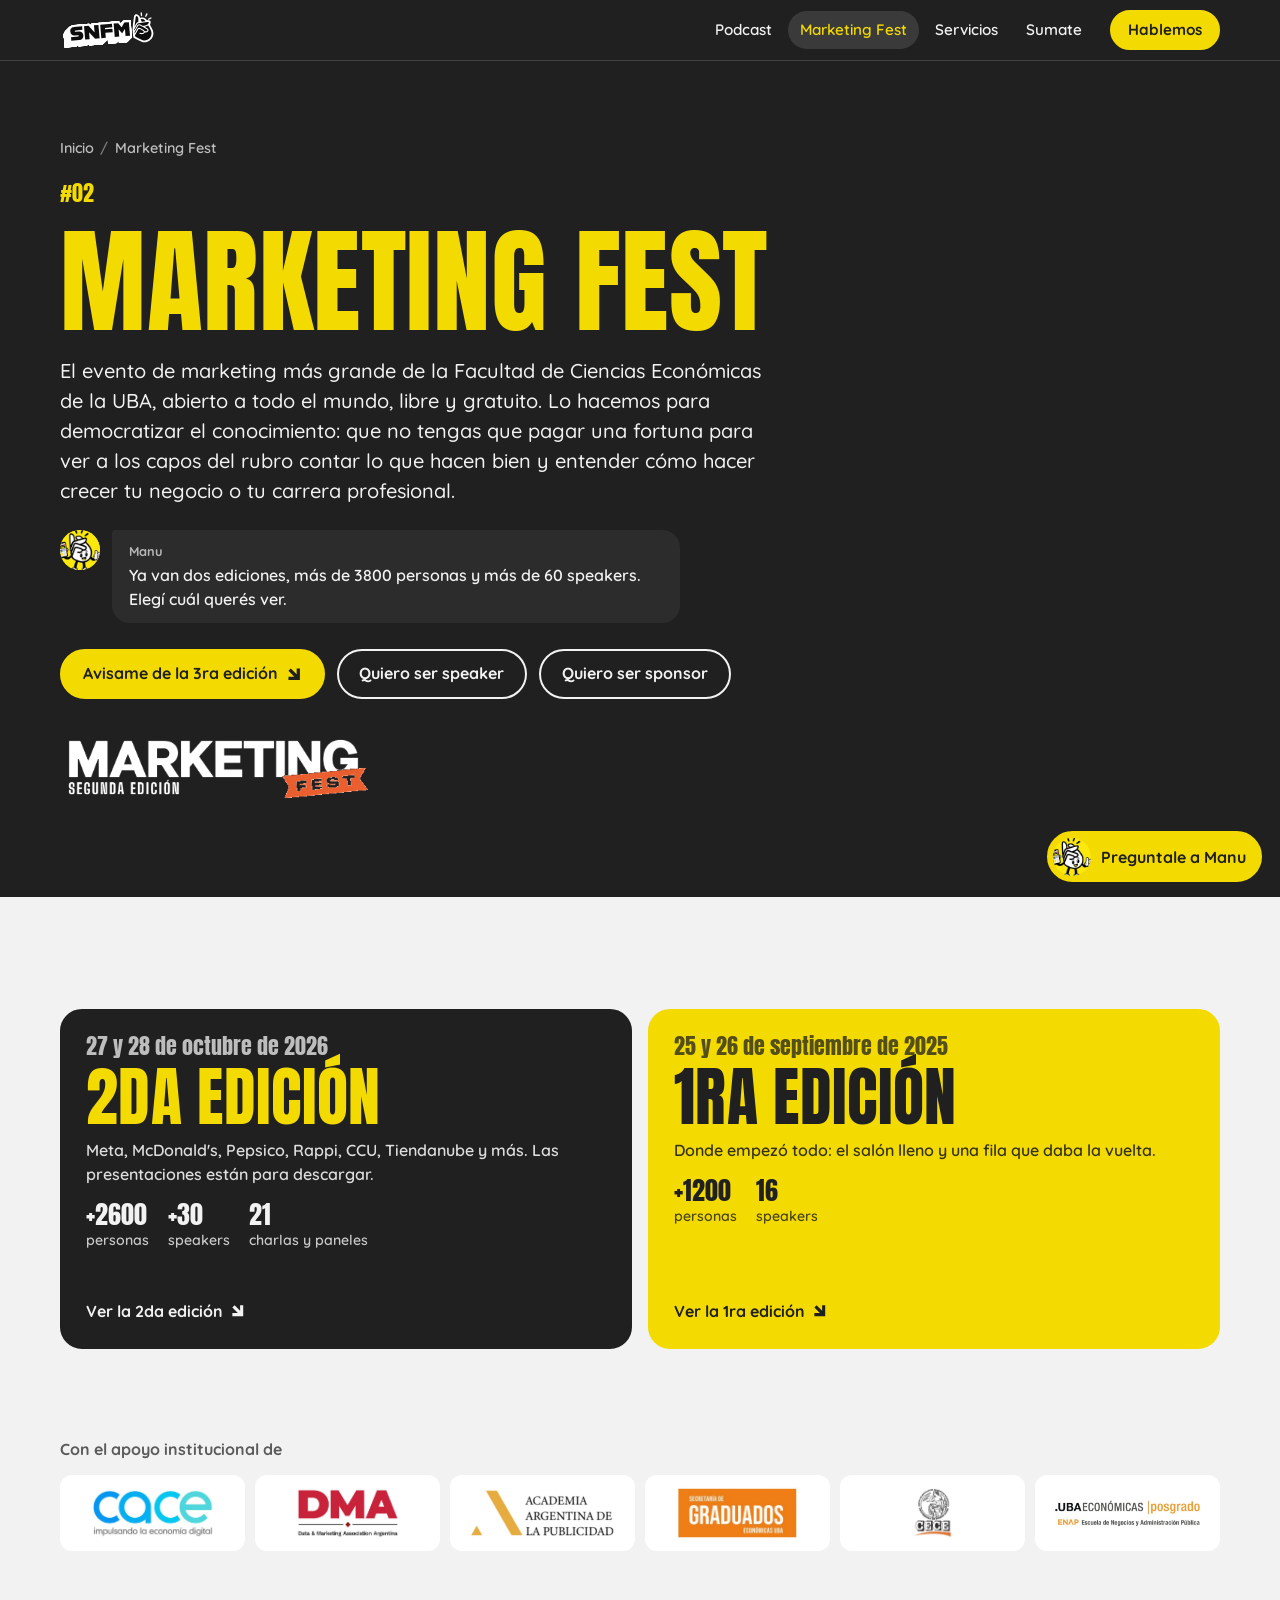
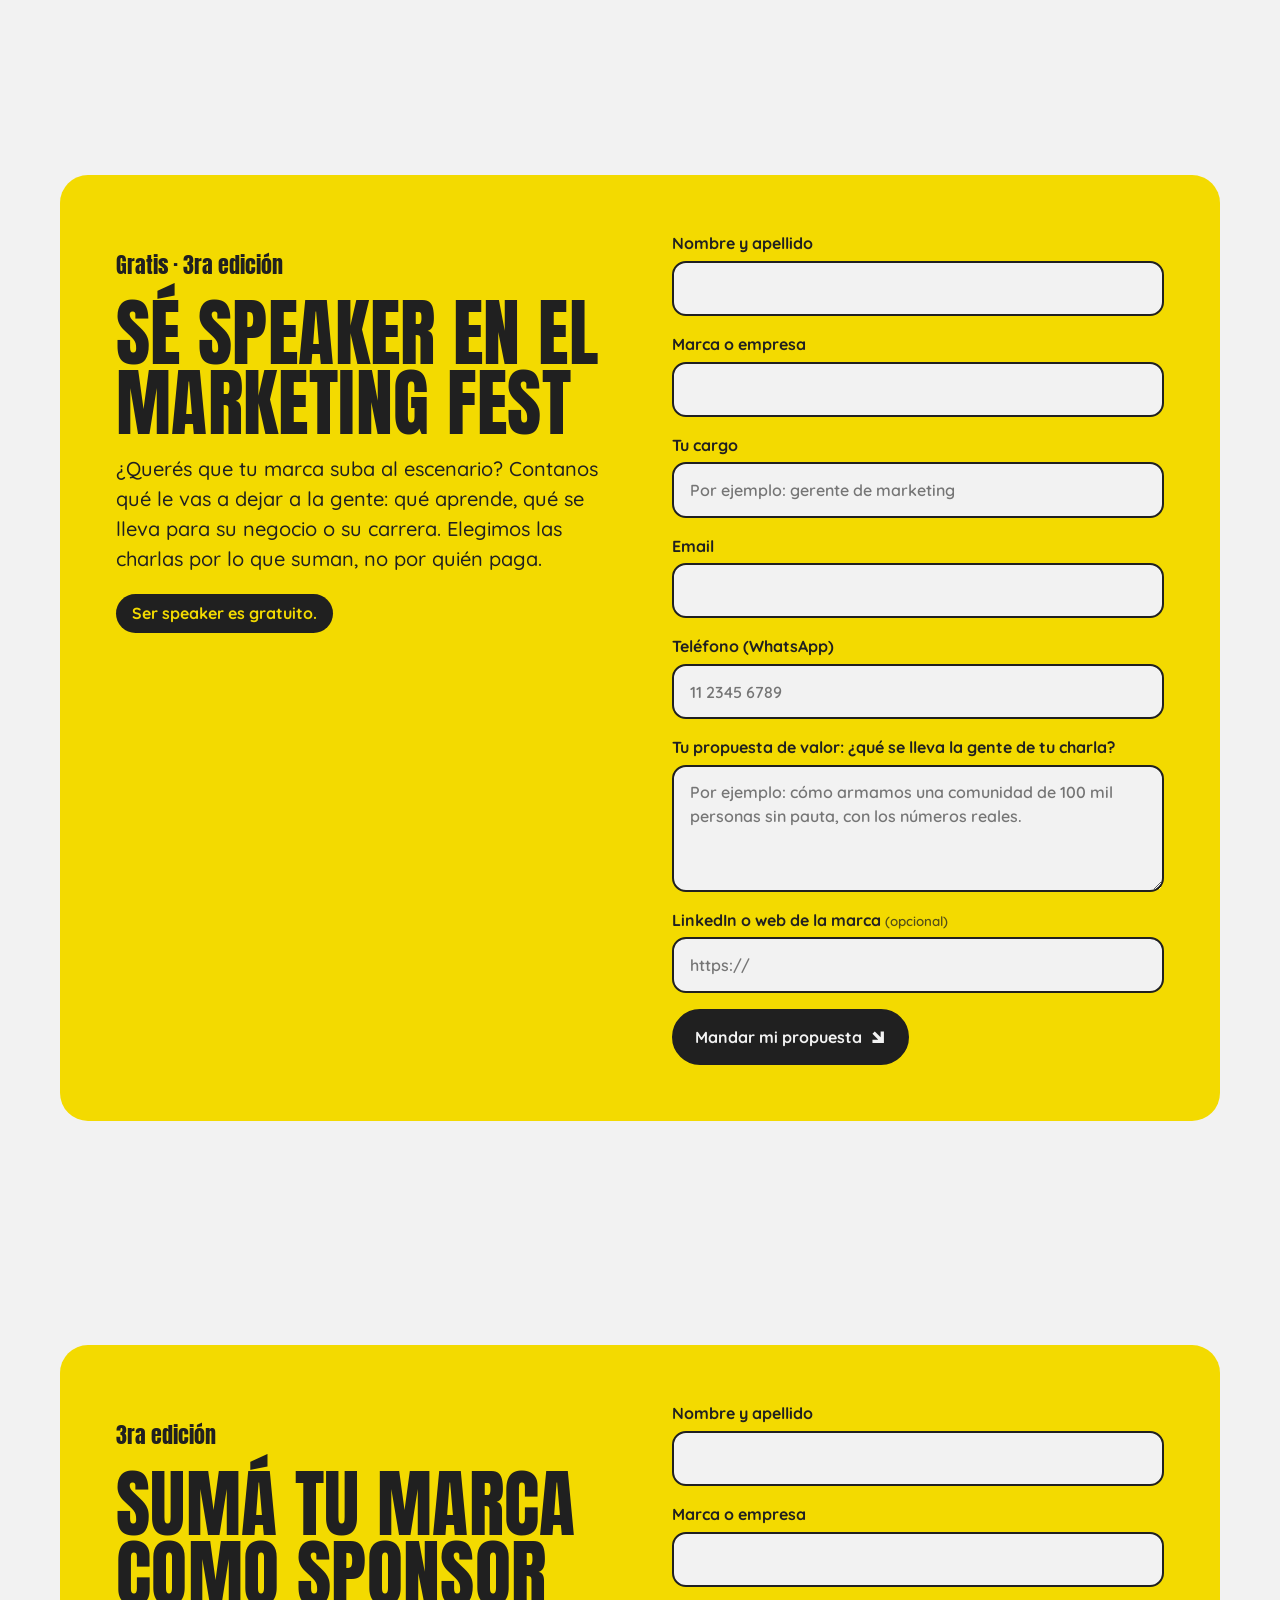
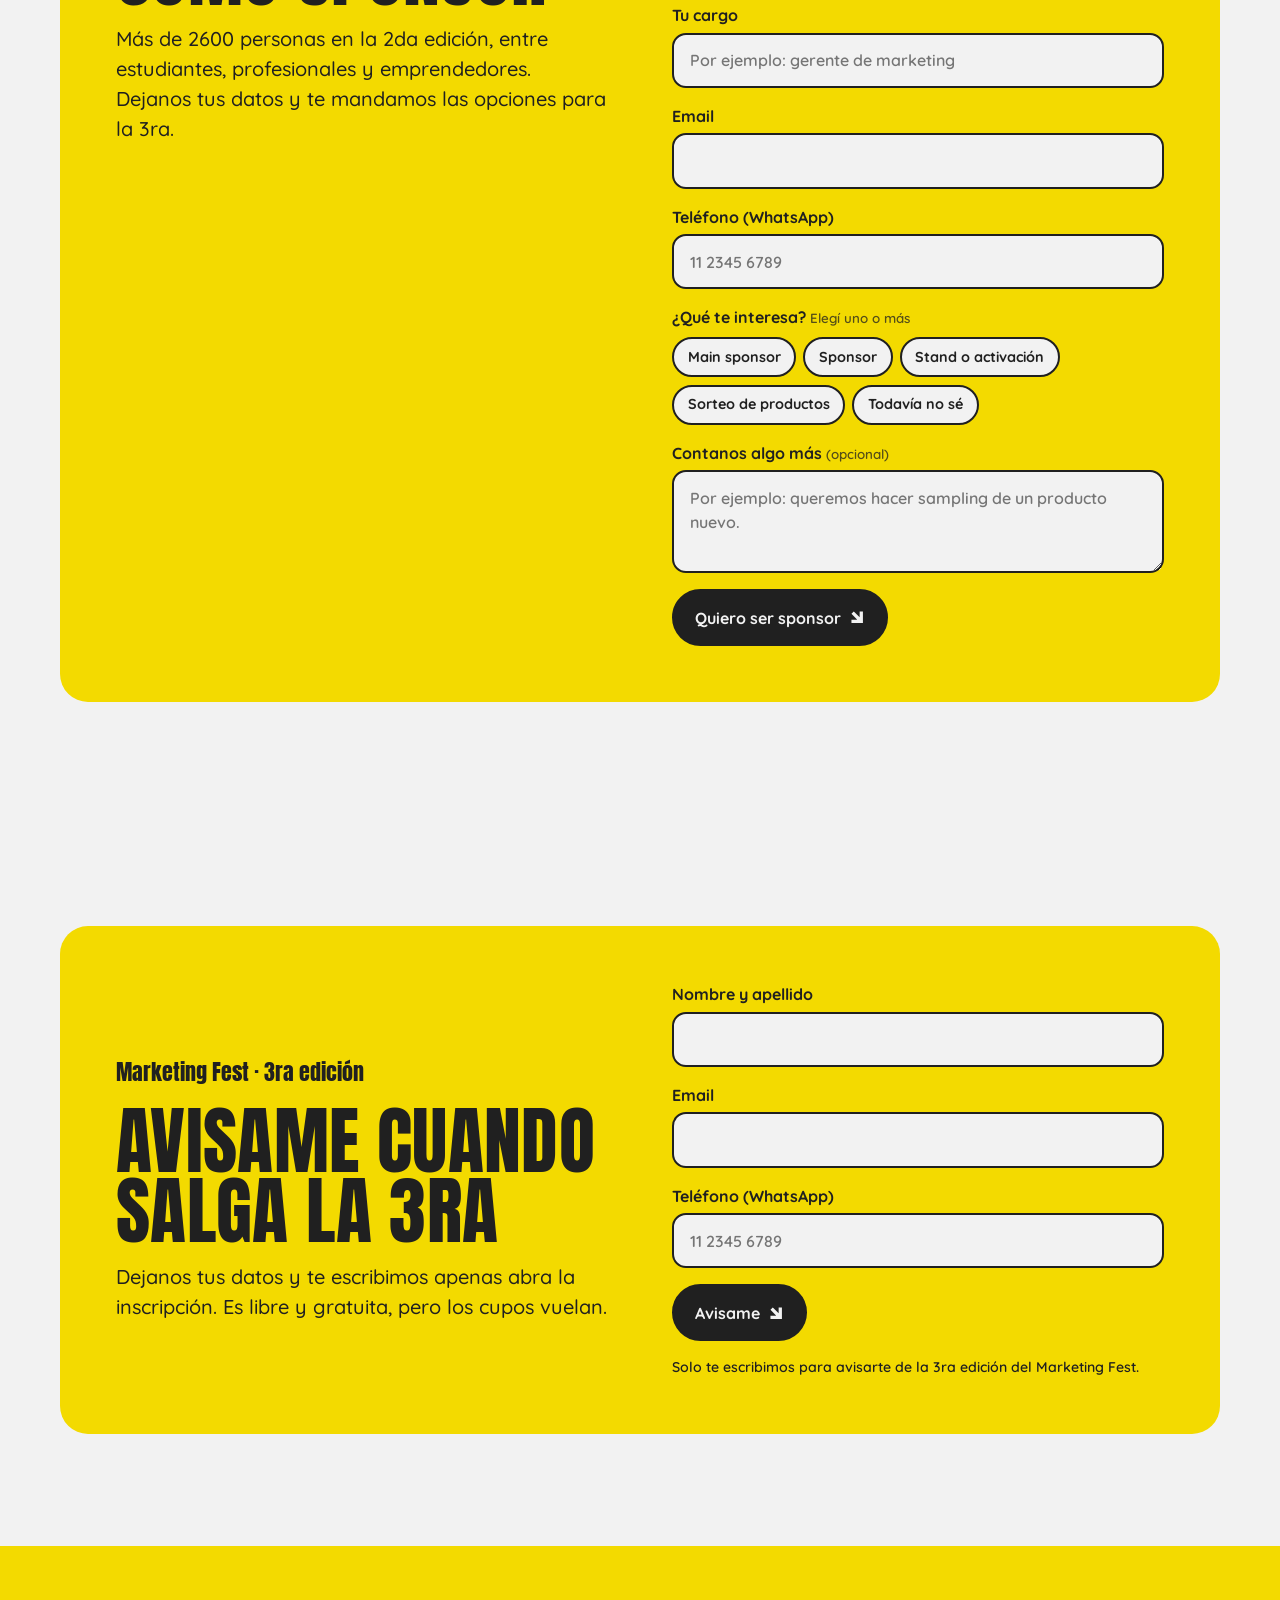
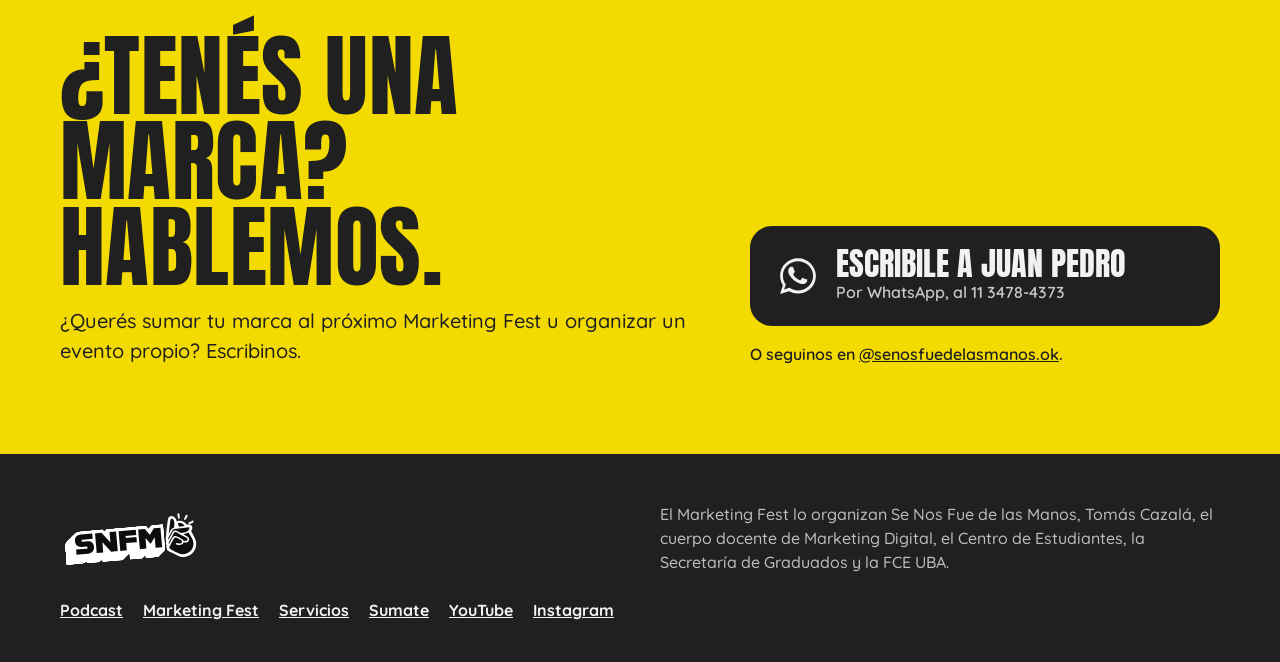
==== commit 893fec9c: "Sumar formularios para hacer un capítulo, ser speaker y ser sponsor de la 3ra, con aviso por mail - " ====
--- a/marketing-fest/index.html
+++ b/marketing-fest/index.html
@@ -67,8 +67,8 @@
     <p class="num">#02</p>
     <h1>Marketing Fest</h1>
     <p class="lead">El evento de marketing más grande de la Facultad de Ciencias Económicas de la UBA, abierto a todo el mundo, libre y gratuito. Lo hacemos para democratizar el conocimiento: que no tengas que pagar una fortuna para ver a los capos del rubro contar lo que hacen bien y entender cómo hacer crecer tu negocio o tu carrera profesional.</p>
-    <div class="says"><span class="av" aria-hidden="true"><img src="../assets/img/manu-avatar.webp" alt=""></span><p><b>Manu</b>Ya van dos ediciones y más de 60 speakers. Elegí cuál querés ver.</p></div>
-    <div class="btns"><a class="cta" href="#tercera">Avisame de la 3ra edición <svg aria-hidden="true"><use href="../assets/icons.svg#arr"/></svg></a></div><img class="mf-logo" style="margin-top:2rem" src="../assets/img/logos/marketing-fest-blanco.png" alt="Marketing Fest, segunda edición">
+    <div class="says"><span class="av" aria-hidden="true"><img src="../assets/img/manu-avatar.webp" alt=""></span><p><b>Manu</b>Ya van dos ediciones, más de 3800 personas y más de 60 speakers. Elegí cuál querés ver.</p></div>
+    <div class="btns"><a class="cta" href="#tercera">Avisame de la 3ra edición <svg aria-hidden="true"><use href="../assets/icons.svg#arr"/></svg></a><a class="ghost" href="#speaker">Quiero ser speaker</a><a class="ghost" href="#sponsor-3ra">Quiero ser sponsor</a></div><img class="mf-logo" style="margin-top:2rem" src="../assets/img/logos/marketing-fest-blanco.png" alt="Marketing Fest, segunda edición">
   </div>
 </section>
 <section class="ch" aria-labelledby="t-eds">
@@ -87,6 +87,56 @@
     </div>
   </div>
 </section>
+<section class="ch aviso-wrap" id="speaker" aria-labelledby="t-speaker">
+  <div class="wrap">
+    <div class="aviso sumate">
+      <div>
+        <p class="num">Gratis · 3ra edición</p>
+        <h2 id="t-speaker">Sé speaker en el Marketing Fest</h2>
+        <p class="lead">¿Querés que tu marca suba al escenario? Contanos qué le vas a dejar a la gente: qué aprende, qué se lleva para su negocio o su carrera. Elegimos las charlas por lo que suman, no por quién paga.</p>
+        <p class="free">Ser speaker es gratuito.</p>
+      </div>
+      <form class="aviso-form" data-form="speaker-fest" data-hook="https://n8n.dtcomunicacion.com/webhook/formularios-snfm" data-asunto="Propuesta de speaker para el Marketing Fest" data-intro="¡Hola, Juampe! ¿Cómo estás? Te escribo desde la web de Se Nos Fue de las Manos porque quiero proponer una charla para el Marketing Fest." data-ok="Recibimos tu propuesta de charla. La leemos con el equipo y te escribimos." data-wa-base="https://wa.me/5491134784373" novalidate>
+        <div class="f"><label for="speaker-nombre">Nombre y apellido</label><input id="speaker-nombre" name="nombre" data-label="Nombre y apellido" data-err="Escribí tu nombre y apellido." required type="text" autocomplete="name"></div>
+        <div class="f"><label for="speaker-marca">Marca o empresa</label><input id="speaker-marca" name="marca" data-label="Marca o empresa" data-err="Contanos de qué marca o empresa sos." required type="text" autocomplete="organization"></div>
+        <div class="f"><label for="speaker-cargo">Tu cargo</label><input id="speaker-cargo" name="cargo" data-label="Tu cargo" data-err="Contanos tu cargo." required placeholder="Por ejemplo: gerente de marketing" type="text"></div>
+        <div class="f"><label for="speaker-email">Email</label><input id="speaker-email" name="email" data-label="Email" data-err="Revisá el email: le falta algo (por ejemplo, la @ o el dominio)." required type="email" autocomplete="email"></div>
+        <div class="f"><label for="speaker-whatsapp">Teléfono (WhatsApp)</label><input id="speaker-whatsapp" name="whatsapp" data-label="Teléfono (WhatsApp)" data-err="El teléfono tiene que tener al menos 10 números, con la característica (por ejemplo, 11 2345 6789)." required placeholder="11 2345 6789" type="tel" inputmode="tel" autocomplete="tel"></div>
+        <div class="f"><label for="speaker-propuesta">Tu propuesta de valor: ¿qué se lleva la gente de tu charla?</label><textarea id="speaker-propuesta" name="propuesta" data-label="Tu propuesta de valor: ¿qué se lleva la gente de tu charla?" data-err="Contanos tu propuesta de valor en al menos un par de frases: qué aprende la gente con tu charla." data-min="40" required placeholder="Por ejemplo: cómo armamos una comunidad de 100 mil personas sin pauta, con los números reales." rows="4"></textarea></div>
+        <div class="f"><label for="speaker-link">LinkedIn o web de la marca <small>(opcional)</small></label><input id="speaker-link" name="link" data-label="LinkedIn o web de la marca" data-err="Completá este campo." placeholder="https://" type="url" inputmode="url"></div>
+        <p class="err" role="alert"></p>
+        <button class="cta ink" type="submit">Mandar mi propuesta <svg aria-hidden="true"><use href="../assets/icons.svg#arr"/></svg></button>
+        
+      </form>
+      <div class="aviso-ok" hidden tabindex="-1"></div>
+    </div>
+  </div>
+</section>
+<section class="ch aviso-wrap" id="sponsor-3ra" aria-labelledby="t-sponsor-3ra">
+  <div class="wrap">
+    <div class="aviso sumate">
+      <div>
+        <p class="num">3ra edición</p>
+        <h2 id="t-sponsor-3ra">Sumá tu marca como sponsor</h2>
+        <p class="lead">Más de 2600 personas en la 2da edición, entre estudiantes, profesionales y emprendedores. Dejanos tus datos y te mandamos las opciones para la 3ra.</p>
+        
+      </div>
+      <form class="aviso-form" data-form="sponsor-fest" data-hook="https://n8n.dtcomunicacion.com/webhook/formularios-snfm" data-asunto="Una marca quiere ser sponsor de la 3ra edición del Marketing Fest" data-intro="¡Hola, Juampe! ¿Cómo estás? Te escribo desde la web de Se Nos Fue de las Manos porque quiero que mi marca sea sponsor de la 3ra edición del Marketing Fest." data-ok="Recibimos tus datos. Te escribimos con las opciones para la 3ra edición." data-wa-base="https://wa.me/5491134784373" novalidate>
+        <div class="f"><label for="sponsor-3ra-nombre">Nombre y apellido</label><input id="sponsor-3ra-nombre" name="nombre" data-label="Nombre y apellido" data-err="Escribí tu nombre y apellido." required type="text" autocomplete="name"></div>
+        <div class="f"><label for="sponsor-3ra-marca">Marca o empresa</label><input id="sponsor-3ra-marca" name="marca" data-label="Marca o empresa" data-err="Contanos de qué marca o empresa sos." required type="text" autocomplete="organization"></div>
+        <div class="f"><label for="sponsor-3ra-cargo">Tu cargo</label><input id="sponsor-3ra-cargo" name="cargo" data-label="Tu cargo" data-err="Contanos tu cargo." required placeholder="Por ejemplo: gerente de marketing" type="text"></div>
+        <div class="f"><label for="sponsor-3ra-email">Email</label><input id="sponsor-3ra-email" name="email" data-label="Email" data-err="Revisá el email: le falta algo (por ejemplo, la @ o el dominio)." required type="email" autocomplete="email"></div>
+        <div class="f"><label for="sponsor-3ra-whatsapp">Teléfono (WhatsApp)</label><input id="sponsor-3ra-whatsapp" name="whatsapp" data-label="Teléfono (WhatsApp)" data-err="El teléfono tiene que tener al menos 10 números, con la característica (por ejemplo, 11 2345 6789)." required placeholder="11 2345 6789" type="tel" inputmode="tel" autocomplete="tel"></div>
+        <fieldset class="f" data-group="interes" data-label="¿Qué te interesa?" data-err="Elegí al menos una opción (si no sabés, marcá &quot;Todavía no sé&quot;)." data-req><legend>¿Qué te interesa? <small>Elegí uno o más</small></legend><div class="roles"><label class="role"><input type="checkbox" name="interes" value="Main sponsor"><span>Main sponsor</span></label><label class="role"><input type="checkbox" name="interes" value="Sponsor"><span>Sponsor</span></label><label class="role"><input type="checkbox" name="interes" value="Stand o activación"><span>Stand o activación</span></label><label class="role"><input type="checkbox" name="interes" value="Sorteo de productos"><span>Sorteo de productos</span></label><label class="role"><input type="checkbox" name="interes" value="Todavía no sé"><span>Todavía no sé</span></label></div></fieldset>
+        <div class="f"><label for="sponsor-3ra-mensaje">Contanos algo más <small>(opcional)</small></label><textarea id="sponsor-3ra-mensaje" name="mensaje" data-label="Contanos algo más" data-err="Completá este campo." placeholder="Por ejemplo: queremos hacer sampling de un producto nuevo." rows="3"></textarea></div>
+        <p class="err" role="alert"></p>
+        <button class="cta ink" type="submit">Quiero ser sponsor <svg aria-hidden="true"><use href="../assets/icons.svg#arr"/></svg></button>
+        
+      </form>
+      <div class="aviso-ok" hidden tabindex="-1"></div>
+    </div>
+  </div>
+</section>
 <section class="ch aviso-wrap" id="tercera" aria-labelledby="t-tercera">
   <div class="wrap">
     <div class="aviso">
@@ -95,7 +145,7 @@
         <h2 id="t-tercera">Avisame cuando salga la 3ra</h2>
         <p class="lead">Dejanos tus datos y te escribimos apenas abra la inscripción. Es libre y gratuita, pero los cupos vuelan.</p>
       </div>
-      <form class="aviso-form" data-aviso="https://n8n.dtcomunicacion.com/webhook/preinscripcion-mkt-fest" novalidate>
+      <form class="aviso-form" data-aviso="https://n8n.dtcomunicacion.com/webhook/preinscripcion-mkt-fest" data-hook="https://n8n.dtcomunicacion.com/webhook/formularios-snfm" novalidate>
         <div class="f"><label for="tercera-n">Nombre y apellido</label><input id="tercera-n" name="nombre" autocomplete="name" required></div>
         <div class="f"><label for="tercera-e">Email</label><input id="tercera-e" name="email" type="email" autocomplete="email" required></div>
         <div class="f"><label for="tercera-t">Teléfono (WhatsApp)</label><input id="tercera-t" name="whatsapp" type="tel" inputmode="tel" autocomplete="tel" placeholder="11 2345 6789" required></div>
@@ -149,7 +199,7 @@
   <div class="chat-log" id="chat-log" aria-live="polite"></div>
   <div class="chat-q" id="chat-q"></div>
 </dialog>
-<script>window.QA=[{"q":"¿Dónde bajo las presentaciones del Fest?","a":"Están en <a href=\"../marketing-fest/2026/#descargas\">la página de la 2da edición</a>, separadas por día. Tocá \"Descargar PDF\" en la charla que quieras."},{"q":"¿Cuándo es la 3ra edición del Fest?","a":"Todavía no tiene fecha. Dejá tus datos en <a href=\"../marketing-fest/#tercera\">Avisame cuando salga la 3ra</a> y te escribimos apenas abra la inscripción."},{"q":"¿Dónde veo el podcast?","a":"En nuestro <a href=\"https://www.youtube.com/@SeNosFueDeLasManos\" target=\"_blank\" rel=\"noopener\">canal de YouTube</a>. Si no sabés por cuál arrancar, andá por el de Con el Kora o el de McDonald's. Están todos en <a href=\"../podcast/\">la página del podcast</a>."},{"q":"Tengo una marca, ¿qué pueden hacer conmigo?","a":"Mirá <a href=\"../servicios/\">nuestros servicios</a>: <a href=\"../servicios/contenido-en-la-calle/\">Contenido en la calle</a>, <a href=\"../servicios/videos-y-ugc/\">videos y UGC</a> con nosotros o alguien de tu equipo como cara, <a href=\"../servicios/eventos/\">eventos</a> como el Marketing Fest y tu marca en el podcast."},{"q":"¿Cómo me sumo a Se Nos Fue?","a":"Anotate en <a href=\"../sumate/\">Sumate</a> y contanos en qué podés ayudar. Ojo: no es remunerado, lo hacemos por amor al marketing."},{"q":"¿Mi marca puede ser sponsor del podcast?","a":"¡Sí! Mirá <a href=\"../servicios/sponsor-del-podcast/\">cómo sponsorear el podcast</a> o escribile directo a Juan Pedro por <a href=\"https://wa.me/5491134784373?text=%C2%A1Hola%2C%20Juampe!%20%C2%BFC%C3%B3mo%20est%C3%A1s%3F%20Te%20escribo%20desde%20la%20web%20de%20Se%20Nos%20Fue%20de%20las%20Manos%20porque%20quiero%20que%20mi%20marca%20sea%20sponsor%20del%20podcast.\" target=\"_blank\" rel=\"noopener\">WhatsApp</a>."},{"q":"¿Cuánto sale?","a":"Depende de la idea. Escribile a Juan Pedro por <a href=\"https://wa.me/5491134784373?text=%C2%A1Hola%2C%20Juampe!%20%C2%BFC%C3%B3mo%20est%C3%A1s%3F%20Te%20escribo%20desde%20la%20web%20de%20Se%20Nos%20Fue%20de%20las%20Manos%20para%20trabajar%20juntos.\" target=\"_blank\" rel=\"noopener\">WhatsApp</a>, contale qué tenés en mente y te pasa una propuesta."},{"q":"¿Quién sos?","a":"Soy Manu, el vocero con IA de Se Nos Fue de las Manos. Te ayudo a encontrar lo que buscás en la web. Para algo más, te paso con el equipo."}];</script>
+<script>window.QA=[{"q":"¿Dónde bajo las presentaciones del Fest?","a":"Están en <a href=\"../marketing-fest/2026/#descargas\">la página de la 2da edición</a>, separadas por día. Tocá \"Descargar PDF\" en la charla que quieras."},{"q":"¿Cuándo es la 3ra edición del Fest?","a":"Todavía no tiene fecha. Dejá tus datos en <a href=\"../marketing-fest/#tercera\">Avisame cuando salga la 3ra</a> y te escribimos apenas abra la inscripción."},{"q":"¿Dónde veo el podcast?","a":"En nuestro <a href=\"https://www.youtube.com/@SeNosFueDeLasManos\" target=\"_blank\" rel=\"noopener\">canal de YouTube</a>. Si no sabés por cuál arrancar, andá por el de Con el Kora o el de McDonald's. Están todos en <a href=\"../podcast/\">la página del podcast</a>."},{"q":"Tengo una marca, ¿qué pueden hacer conmigo?","a":"Mirá <a href=\"../servicios/\">nuestros servicios</a>: <a href=\"../servicios/contenido-en-la-calle/\">Contenido en la calle</a>, <a href=\"../servicios/videos-y-ugc/\">videos y UGC</a> con nosotros o alguien de tu equipo como cara, <a href=\"../servicios/eventos/\">eventos</a> como el Marketing Fest y tu marca en el podcast."},{"q":"¿Cómo me sumo a Se Nos Fue?","a":"Anotate en <a href=\"../sumate/\">Sumate</a> y contanos en qué podés ayudar. Ojo: no es remunerado, lo hacemos por amor al marketing."},{"q":"¿Mi marca puede ser sponsor del podcast?","a":"¡Sí! Sponsorear solo el podcast sale 2.000 USD. Mirá <a href=\"../servicios/sponsor-del-podcast/\">qué incluye</a> o escribile directo a Juan Pedro por <a href=\"https://wa.me/5491134784373?text=%C2%A1Hola%2C%20Juampe!%20%C2%BFC%C3%B3mo%20est%C3%A1s%3F%20Te%20escribo%20desde%20la%20web%20de%20Se%20Nos%20Fue%20de%20las%20Manos%20porque%20quiero%20que%20mi%20marca%20sea%20sponsor%20del%20podcast.\" target=\"_blank\" rel=\"noopener\">WhatsApp</a>."},{"q":"¿Puedo hacer un capítulo del podcast sin ser sponsor?","a":"¡Sí, y es gratis! Proponé tu capítulo en <a href=\"../podcast/#invitado\">Vení al podcast</a>."},{"q":"¿Cómo hago para ser speaker en el Fest?","a":"Es gratis. Contanos tu propuesta de valor (qué se lleva la gente de tu charla) en <a href=\"../marketing-fest/#speaker\">Sé speaker en el Marketing Fest</a>."},{"q":"¿Cómo sumo mi marca como sponsor de la 3ra edición?","a":"Dejanos tus datos en <a href=\"../marketing-fest/#sponsor-3ra\">Sumá tu marca como sponsor</a> y te mandamos las opciones."},{"q":"¿Cuánto sale?","a":"Depende de la idea. Escribile a Juan Pedro por <a href=\"https://wa.me/5491134784373?text=%C2%A1Hola%2C%20Juampe!%20%C2%BFC%C3%B3mo%20est%C3%A1s%3F%20Te%20escribo%20desde%20la%20web%20de%20Se%20Nos%20Fue%20de%20las%20Manos%20para%20trabajar%20juntos.\" target=\"_blank\" rel=\"noopener\">WhatsApp</a>, contale qué tenés en mente y te pasa una propuesta."},{"q":"¿Quién sos?","a":"Soy Manu, el vocero con IA de Se Nos Fue de las Manos. Te ayudo a encontrar lo que buscás en la web. Para algo más, te paso con el equipo."}];</script>
 <script src="../assets/site.js" defer></script>
 </body>
 </html>
--- a/assets/site.css
+++ b/assets/site.css
@@ -421,3 +421,19 @@
 .spon-strip h2{font-size:clamp(2.2rem,5vw,3.6rem)}
 .spon-strip .lead{margin-top:.6rem;max-width:48ch}
 .spon-strip .ghost{color:var(--deep-fg)}
+
+/* tarjeta de precio del sponsoreo del podcast */
+.price{display:grid;gap:1.5rem 3rem;background:var(--ink);color:var(--paper);border-radius:28px;padding:clamp(24px,4vw,48px);align-items:center;border:4px solid var(--y)}
+@media (min-width:860px){.price{grid-template-columns:.8fr 1.4fr}}
+.price-t span{font-family:var(--display);text-transform:uppercase;font-size:clamp(1.4rem,2.6vw,1.9rem);display:block}
+.price-t h2{color:var(--y);font-size:clamp(2.8rem,6vw,4.8rem);margin-top:.2rem}
+.price ul{margin:0 0 1.25rem;padding:0 0 0 1.1rem;display:grid;gap:.6rem;font-size:1.05rem}
+.price li b{font-weight:700;color:var(--y)}
+.price-v{margin:0 0 1.25rem;background:var(--red);color:#fff;border-radius:14px;padding:.9rem 1.2rem;display:flex;flex-wrap:wrap;gap:.25rem 1rem;align-items:baseline;justify-content:space-between}
+.price-v strong{font-family:var(--display);font-weight:400;font-size:clamp(2rem,4vw,2.8rem);line-height:1;letter-spacing:.01em}
+.price-v small{font-weight:700;font-size:.92rem}
+
+/* formularios de propuesta (capítulo del podcast y speaker) */
+.free{display:inline-block;margin:1.25rem 0 0;background:var(--ink);color:var(--y);border-radius:999px;padding:.45rem 1rem;font-weight:700}
+.spon-strip .lead a{color:var(--y);font-weight:700}
+.note a{font-weight:700}
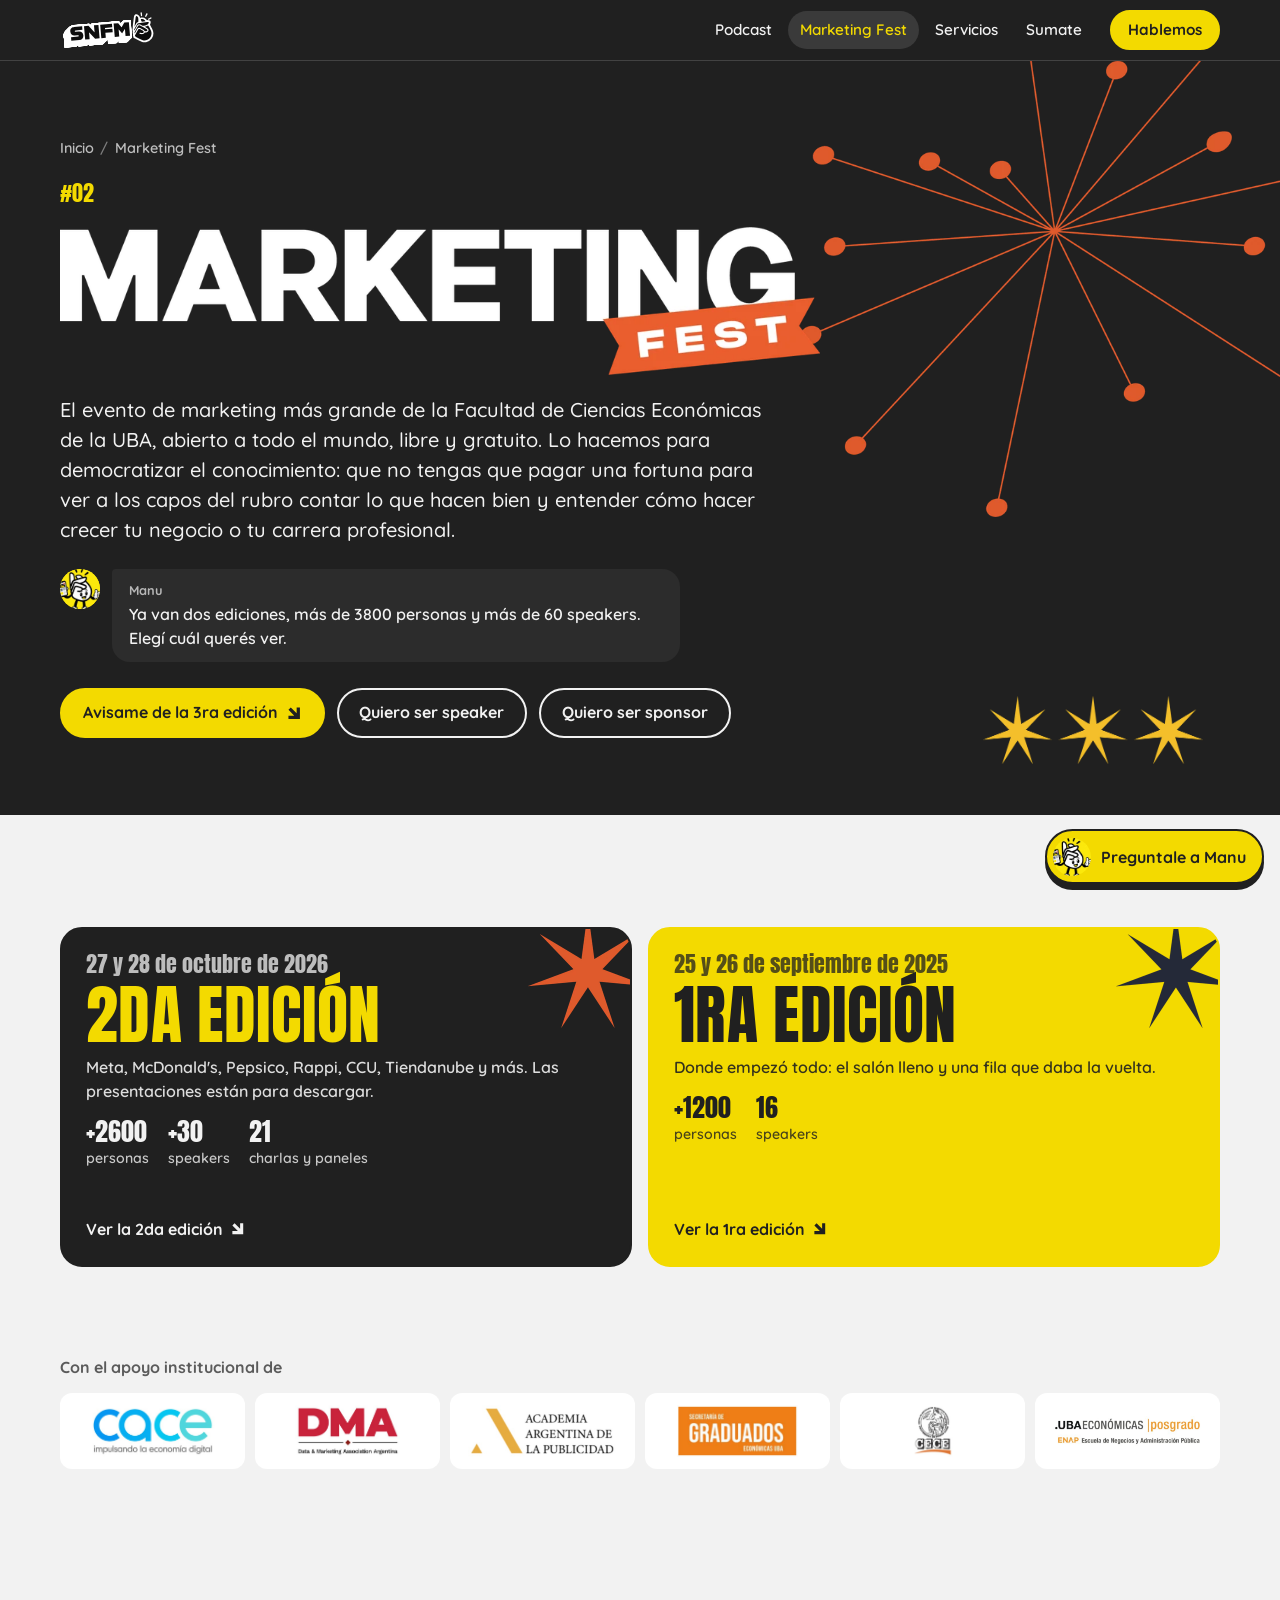
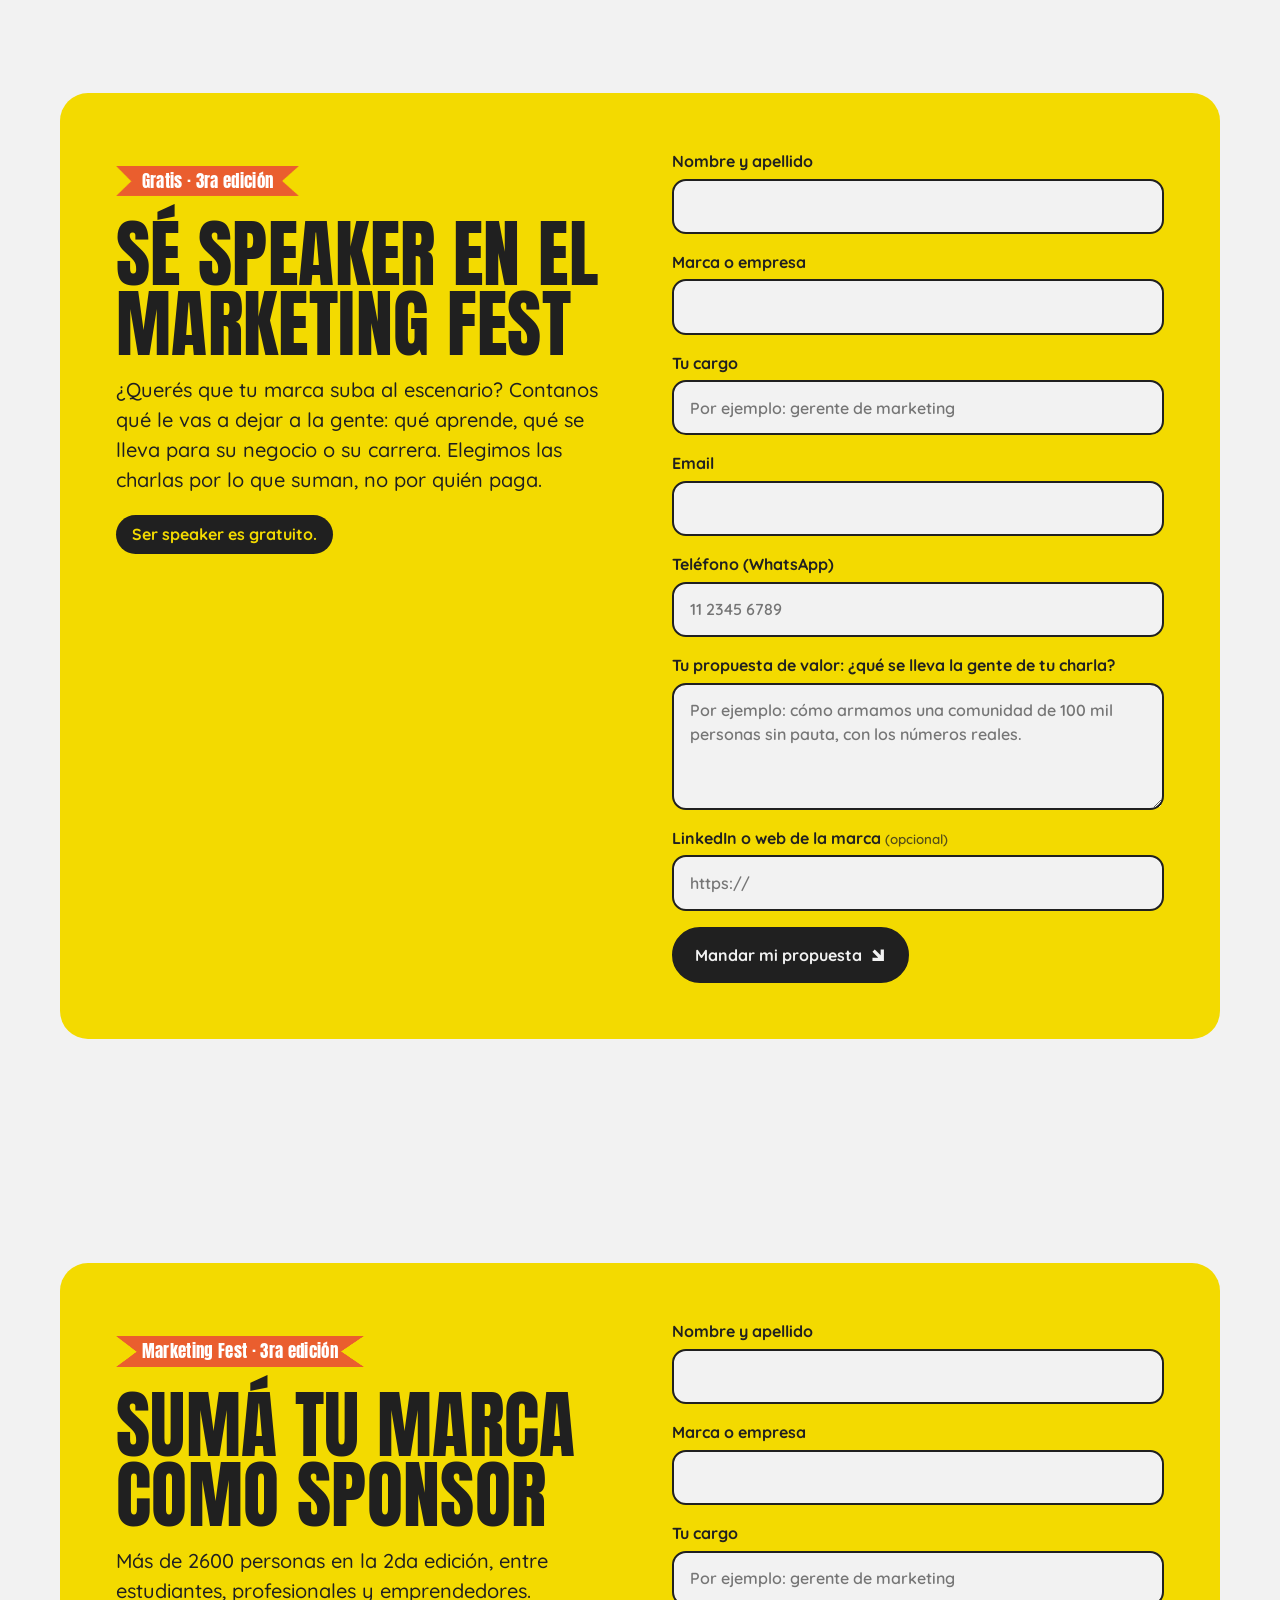
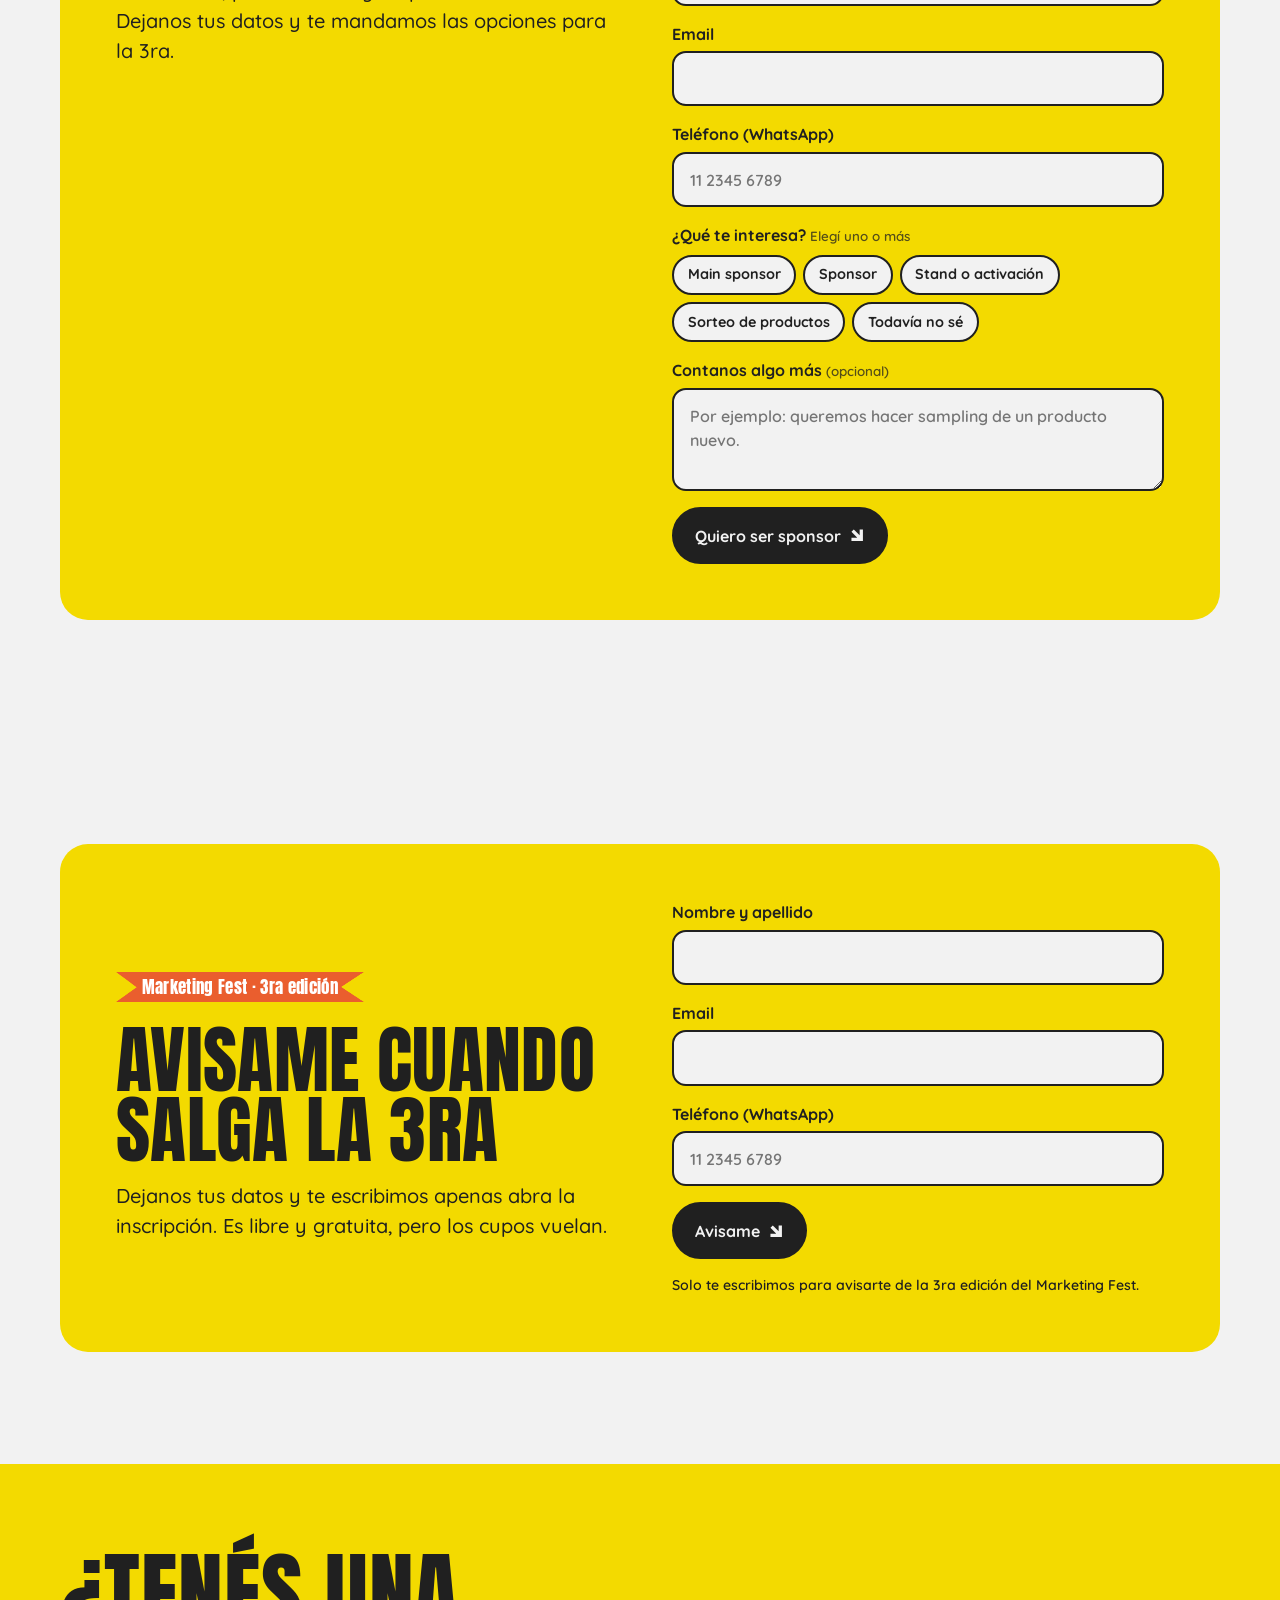
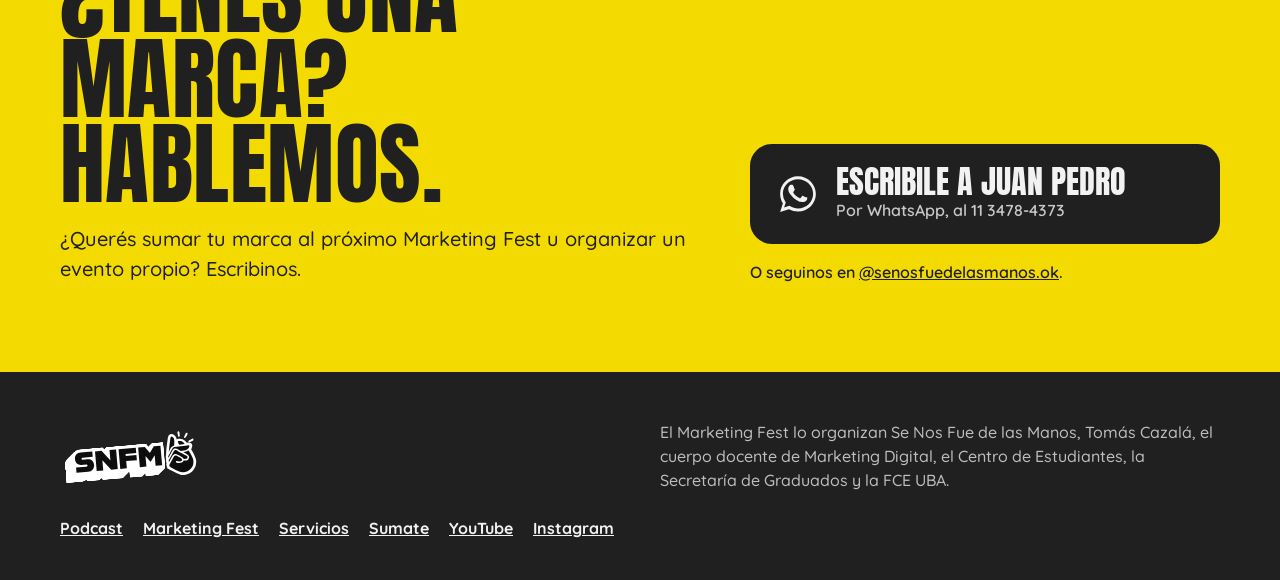
==== commit a0da55f8: "Usar el logo nuevo y los recursos gráficos del Marketing Fest en buena calidad Logo horizontal y com" ====
--- a/marketing-fest/index.html
+++ b/marketing-fest/index.html
@@ -61,24 +61,26 @@
 </header>
 
 <main>
-<section class="page-hero">
+<section class="page-hero fest-hero">
+  <img class="deco destello" src="../assets/img/fest/destello-naranja.webp" alt="" aria-hidden="true"><img class="deco estrellas" src="../assets/img/fest/estrellas-amarillo.webp" alt="" aria-hidden="true">
   <div class="wrap">
     <ol class="crumbs" aria-label="Estás en"><li><a href="../">Inicio</a></li><li aria-current="page">Marketing Fest</li></ol>
+    
     <p class="num">#02</p>
-    <h1>Marketing Fest</h1>
+    <h1 class="logo-title"><img src="../assets/img/fest/logo-marketing-fest-blanco.webp" alt="Marketing Fest" width="1000" height="195"></h1>
     <p class="lead">El evento de marketing más grande de la Facultad de Ciencias Económicas de la UBA, abierto a todo el mundo, libre y gratuito. Lo hacemos para democratizar el conocimiento: que no tengas que pagar una fortuna para ver a los capos del rubro contar lo que hacen bien y entender cómo hacer crecer tu negocio o tu carrera profesional.</p>
     <div class="says"><span class="av" aria-hidden="true"><img src="../assets/img/manu-avatar.webp" alt=""></span><p><b>Manu</b>Ya van dos ediciones, más de 3800 personas y más de 60 speakers. Elegí cuál querés ver.</p></div>
-    <div class="btns"><a class="cta" href="#tercera">Avisame de la 3ra edición <svg aria-hidden="true"><use href="../assets/icons.svg#arr"/></svg></a><a class="ghost" href="#speaker">Quiero ser speaker</a><a class="ghost" href="#sponsor-3ra">Quiero ser sponsor</a></div><img class="mf-logo" style="margin-top:2rem" src="../assets/img/logos/marketing-fest-blanco.png" alt="Marketing Fest, segunda edición">
+    <div class="btns"><a class="cta" href="#tercera">Avisame de la 3ra edición <svg aria-hidden="true"><use href="../assets/icons.svg#arr"/></svg></a><a class="ghost" href="#speaker">Quiero ser speaker</a><a class="ghost" href="#sponsor-3ra">Quiero ser sponsor</a></div>
   </div>
 </section>
 <section class="ch" aria-labelledby="t-eds">
   <div class="wrap">
     <h2 class="sr" id="t-eds">Ediciones</h2>
     <div class="cards two">
-      <a class="card" href="../marketing-fest/2026/"><div><span class="num">27 y 28 de octubre de 2026</span><h3>2da edición</h3><p>Meta, McDonald's, Pepsico, Rappi, CCU, Tiendanube y más. Las presentaciones están para descargar.</p>
+      <a class="card" href="../marketing-fest/2026/"><img class="star" src="../assets/img/fest/estrella-naranja.webp" alt="" aria-hidden="true"><div><span class="num">27 y 28 de octubre de 2026</span><h3>2da edición</h3><p>Meta, McDonald's, Pepsico, Rappi, CCU, Tiendanube y más. Las presentaciones están para descargar.</p>
         <div class="mini"><div><b>+2600</b><span>personas</span></div><div><b>+30</b><span>speakers</span></div><div><b>21</b><span>charlas y paneles</span></div></div></div>
         <span class="go">Ver la 2da edición <svg aria-hidden="true"><use href="../assets/icons.svg#arr"/></svg></span></a>
-      <a class="card" href="../marketing-fest/2025/"><div><span class="num">25 y 26 de septiembre de 2025</span><h3>1ra edición</h3><p>Donde empezó todo: el salón lleno y una fila que daba la vuelta.</p>
+      <a class="card" href="../marketing-fest/2025/"><img class="star" src="../assets/img/fest/estrella-azul.webp" alt="" aria-hidden="true"><div><span class="num">25 y 26 de septiembre de 2025</span><h3>1ra edición</h3><p>Donde empezó todo: el salón lleno y una fila que daba la vuelta.</p>
         <div class="mini"><div><b>+1200</b><span>personas</span></div><div><b>16</b><span>speakers</span></div></div></div>
         <span class="go">Ver la 1ra edición <svg aria-hidden="true"><use href="../assets/icons.svg#arr"/></svg></span></a>
     </div>
@@ -91,7 +93,7 @@
   <div class="wrap">
     <div class="aviso sumate">
       <div>
-        <p class="num">Gratis · 3ra edición</p>
+        <p class="num ribbon">Gratis · 3ra edición</p>
         <h2 id="t-speaker">Sé speaker en el Marketing Fest</h2>
         <p class="lead">¿Querés que tu marca suba al escenario? Contanos qué le vas a dejar a la gente: qué aprende, qué se lleva para su negocio o su carrera. Elegimos las charlas por lo que suman, no por quién paga.</p>
         <p class="free">Ser speaker es gratuito.</p>
@@ -116,7 +118,7 @@
   <div class="wrap">
     <div class="aviso sumate">
       <div>
-        <p class="num">3ra edición</p>
+        <p class="num ribbon">Marketing Fest · 3ra edición</p>
         <h2 id="t-sponsor-3ra">Sumá tu marca como sponsor</h2>
         <p class="lead">Más de 2600 personas en la 2da edición, entre estudiantes, profesionales y emprendedores. Dejanos tus datos y te mandamos las opciones para la 3ra.</p>
         
@@ -141,7 +143,7 @@
   <div class="wrap">
     <div class="aviso">
       <div>
-        <p class="num">Marketing Fest · 3ra edición</p>
+        <p class="num ribbon">Marketing Fest · 3ra edición</p>
         <h2 id="t-tercera">Avisame cuando salga la 3ra</h2>
         <p class="lead">Dejanos tus datos y te escribimos apenas abra la inscripción. Es libre y gratuita, pero los cupos vuelan.</p>
       </div>
--- a/assets/site.css
+++ b/assets/site.css
@@ -437,3 +437,19 @@
 .free{display:inline-block;margin:1.25rem 0 0;background:var(--ink);color:var(--y);border-radius:999px;padding:.45rem 1rem;font-weight:700}
 .spon-strip .lead a{color:var(--y);font-weight:700}
 .note a{font-weight:700}
+
+/* Marketing Fest: logo y recursos gráficos de la marca del Fest */
+.fest-hero{position:relative;overflow:hidden}
+.fest-hero .wrap{position:relative;z-index:1}
+.fest-hero .deco{position:absolute;pointer-events:none;user-select:none}
+.fest-hero .destello{right:-80px;top:-40px;width:min(560px,52vw);opacity:.95}
+.fest-hero .estrellas{right:clamp(16px,6vw,120px);bottom:clamp(24px,4vw,56px);width:min(220px,30vw)}
+@media (max-width:899px){.fest-hero .destello{opacity:.35;right:-120px;top:-60px;width:420px}.fest-hero .estrellas{display:none}}
+.mf-logo{display:block;width:min(420px,78%);height:auto;margin:0 0 1.5rem}
+.card{position:relative;overflow:hidden}
+.card .star{position:absolute;right:-18px;top:-18px;width:120px;opacity:.95;pointer-events:none}
+.card-logo{display:block;width:150px;height:auto;margin:.6rem 0 .2rem}
+.num.ribbon{display:inline-block;background:url(img/fest/banda-naranja.webp) center/100% 100% no-repeat;color:#fff;padding:.45rem 1.6rem .4rem;font-size:1.05rem;letter-spacing:.02em}
+.thanks .stars{width:150px;height:auto}
+.page-hero h1.logo-title{max-width:none;margin:.4rem 0 .2rem}
+.page-hero h1.logo-title img{display:block;width:min(760px,100%);height:auto}
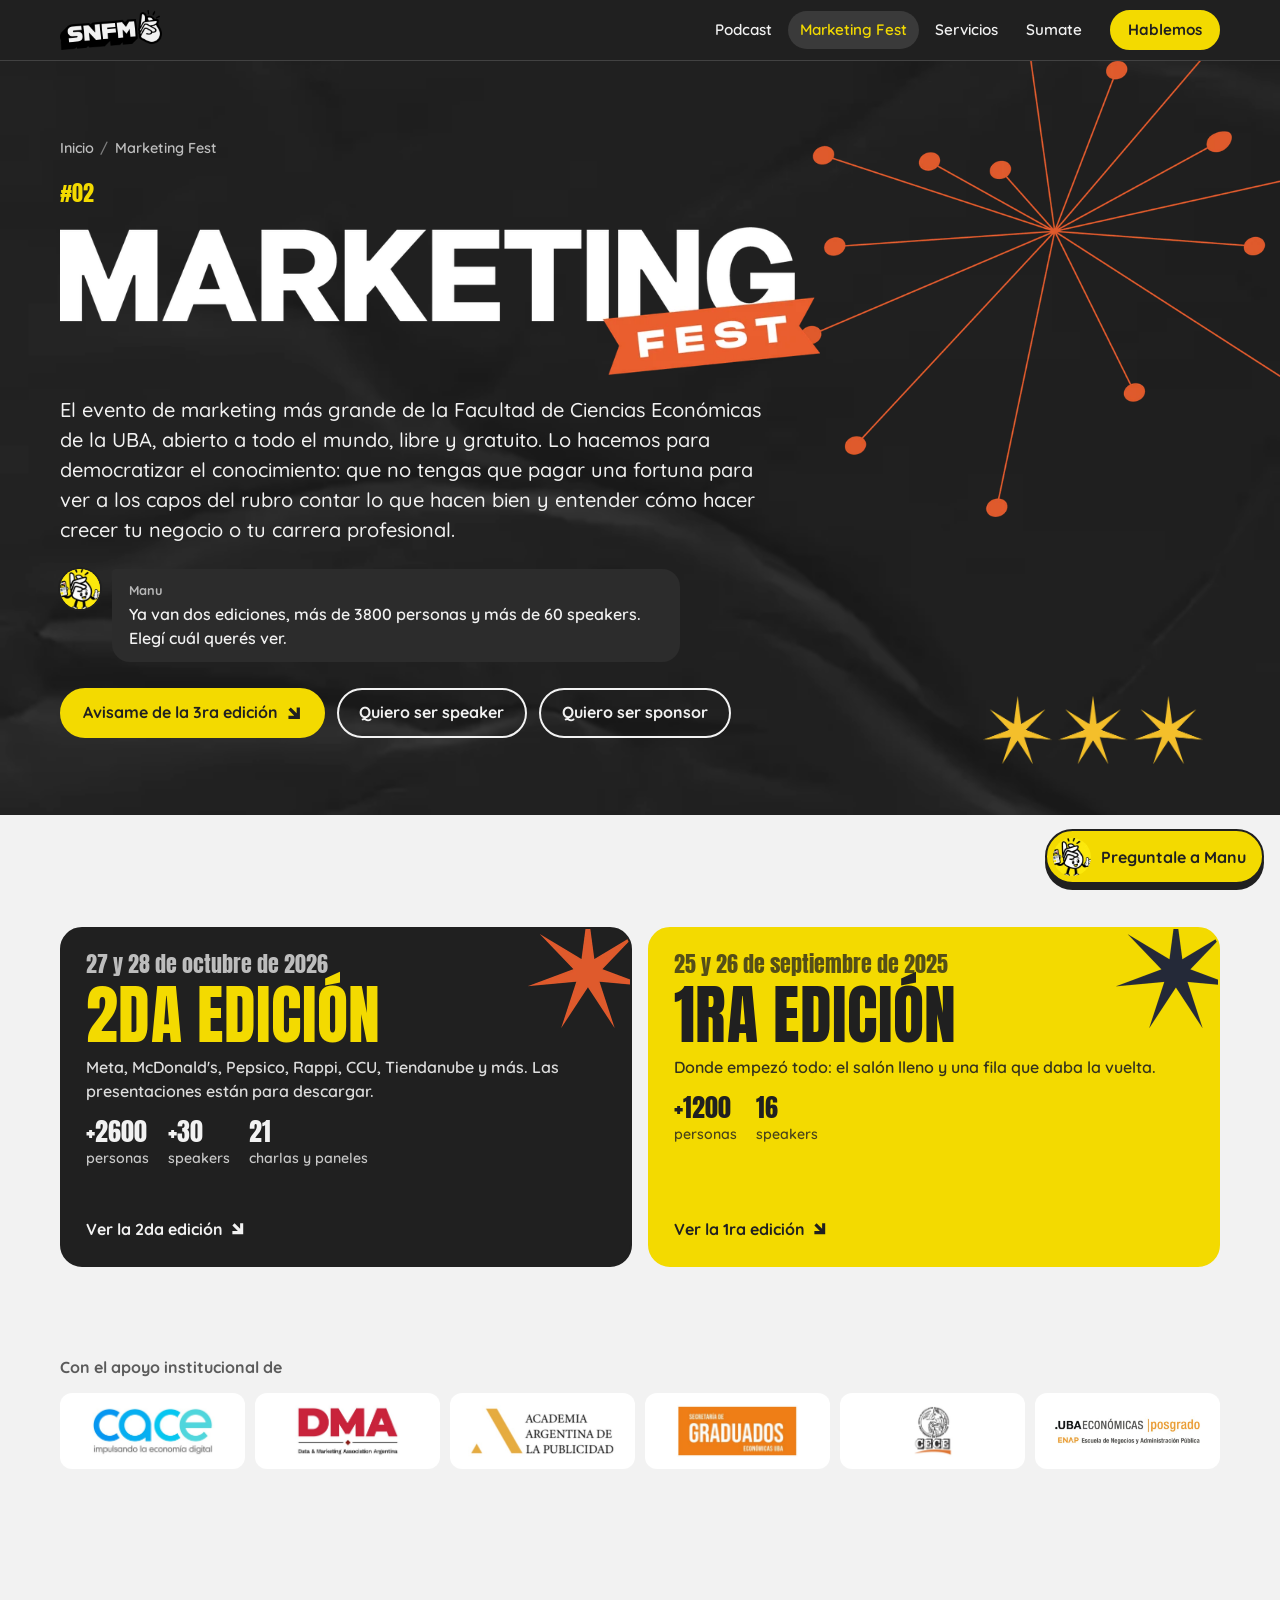
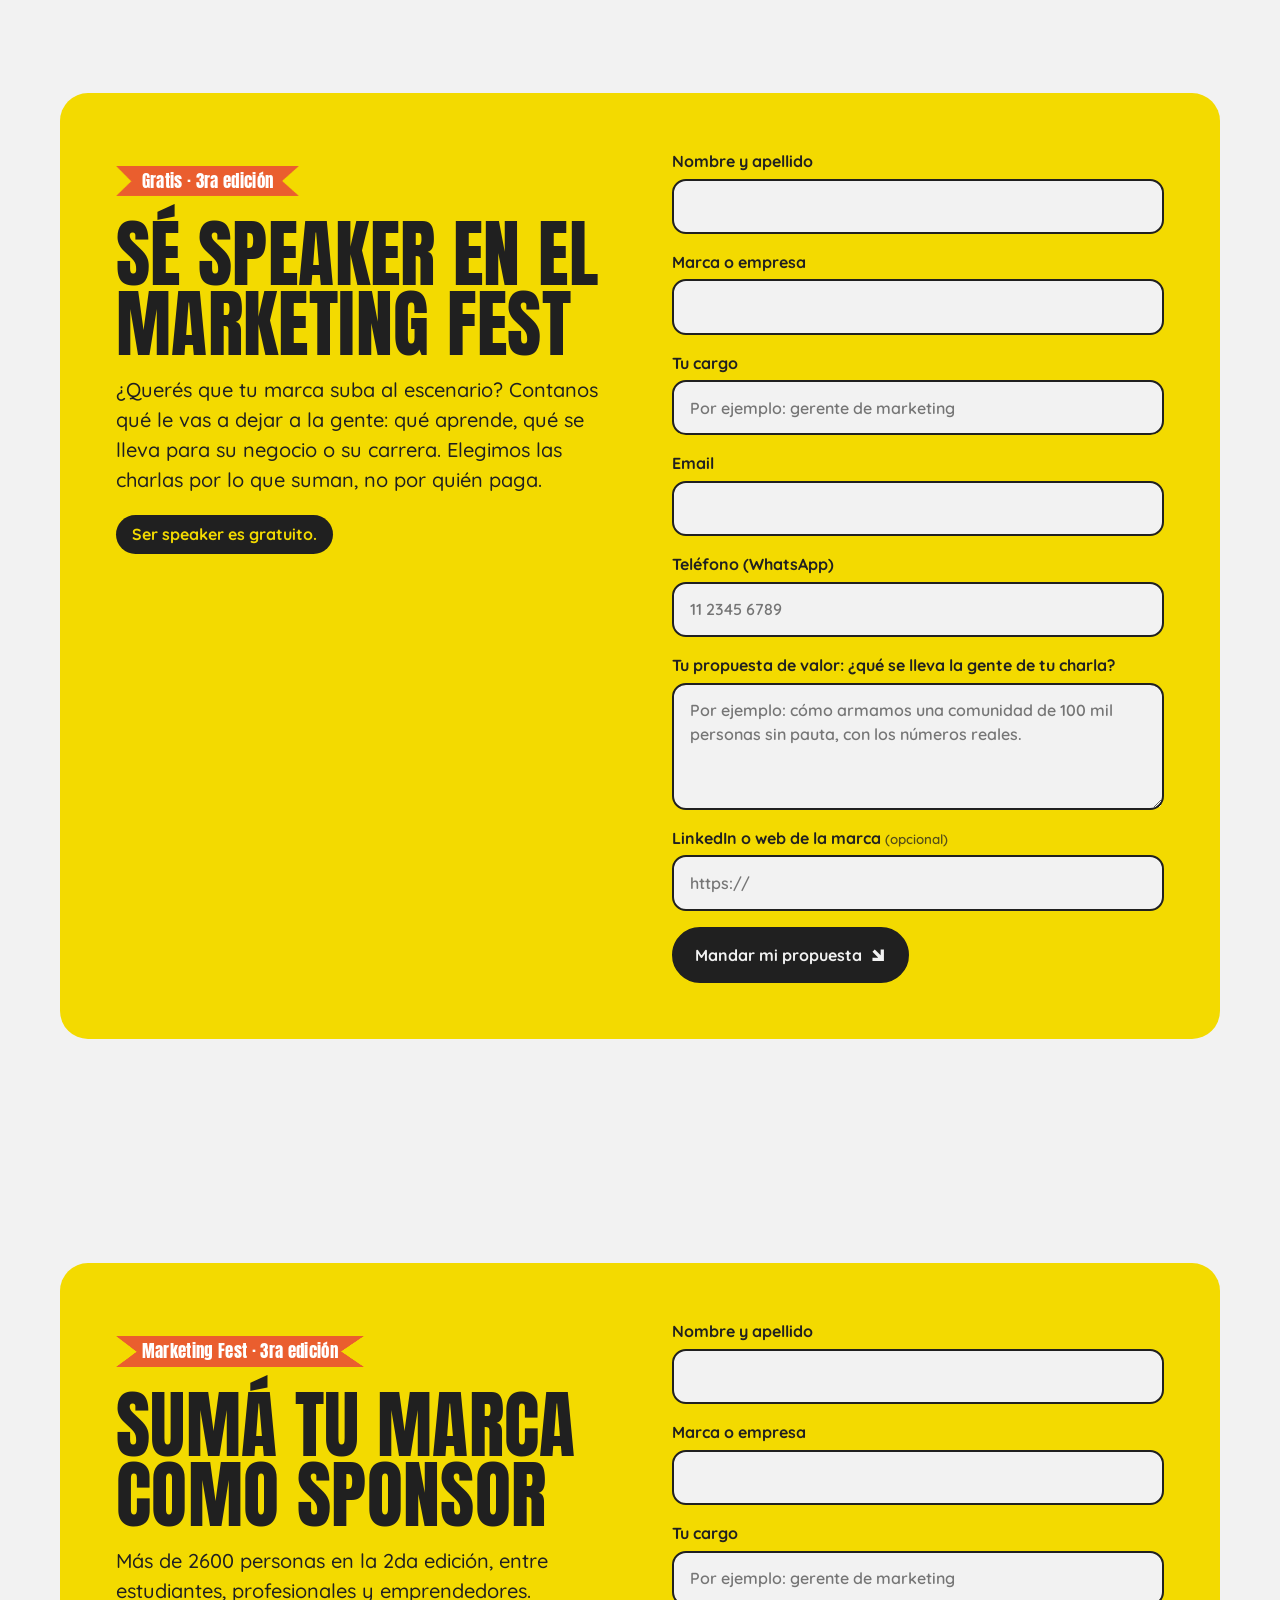
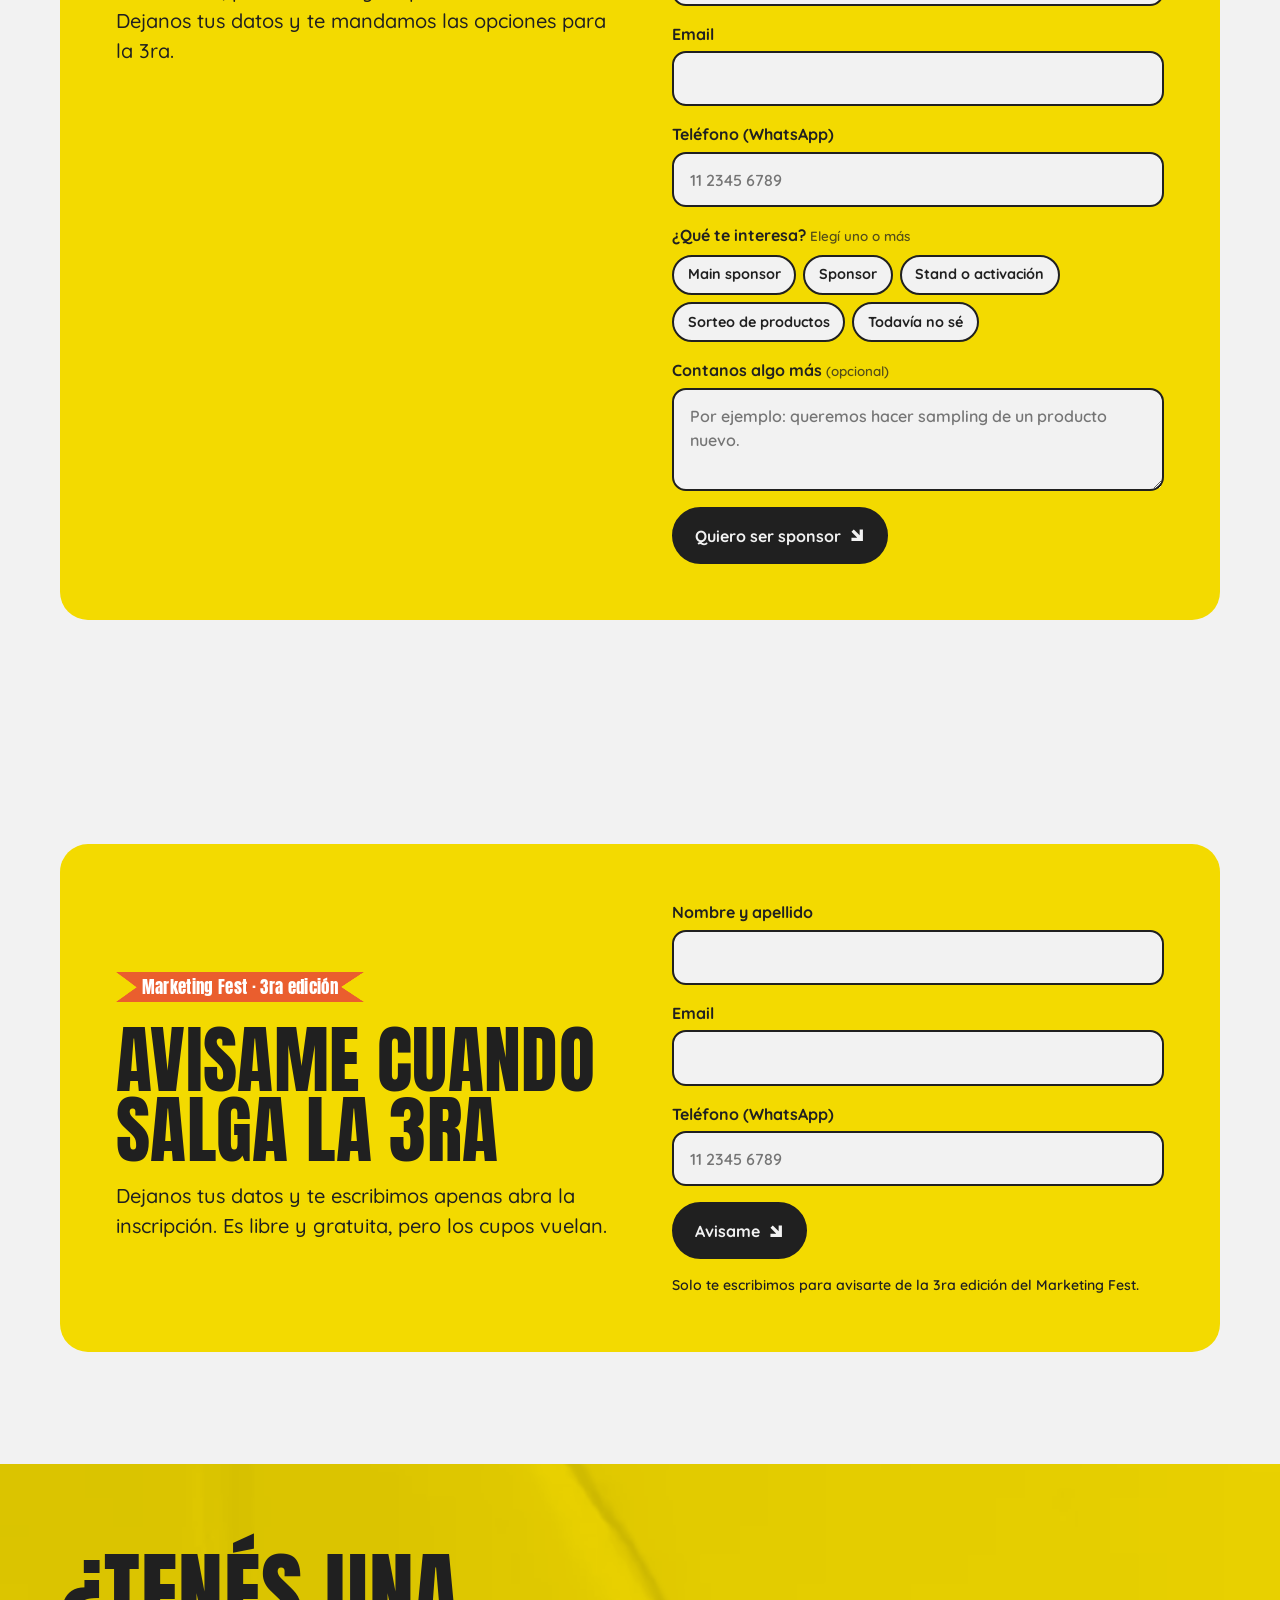
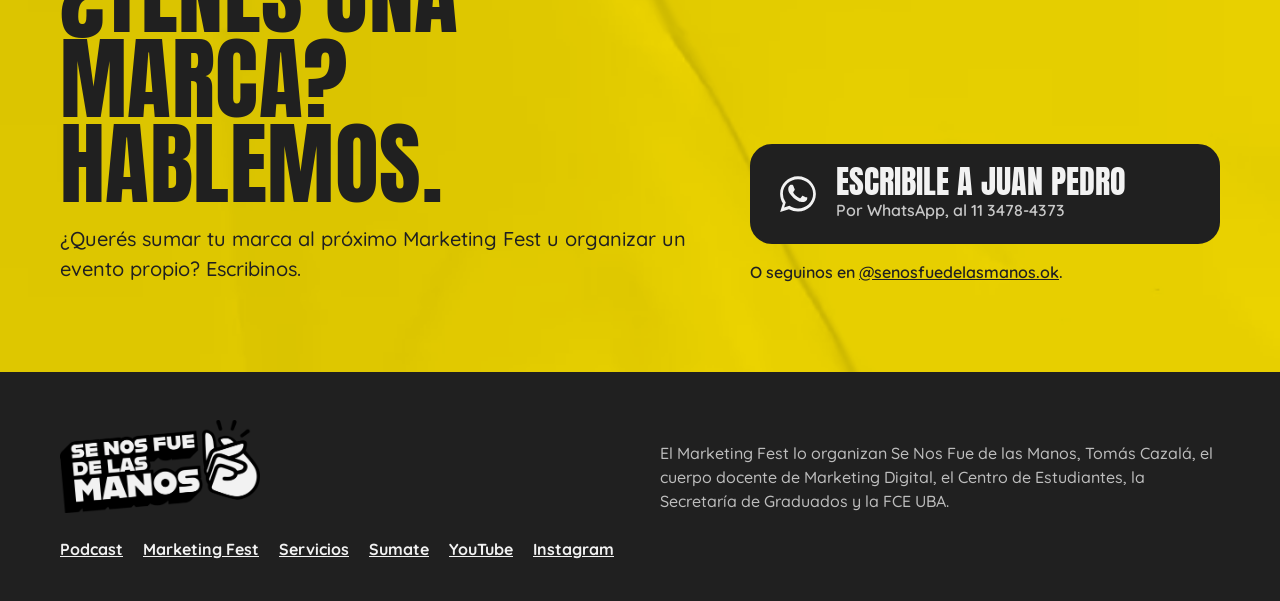
==== commit 4983ffd5: "Usar el manual de marca de SNFM: logos en alta, manos, formas, sticker y textura de papel - Logo SNF" ====
--- a/marketing-fest/index.html
+++ b/marketing-fest/index.html
@@ -35,7 +35,7 @@
 <!-- End Google Tag Manager (noscript) -->
 <header class="nav">
   <div class="wrap">
-    <a class="home" href="../" aria-label="Se Nos Fue de las Manos, inicio"><svg class="inv" aria-hidden="true"><use href="../assets/icons.svg#snfm"/></svg></a>
+    <a class="home" href="../" aria-label="Se Nos Fue de las Manos, inicio"><img src="../assets/img/snfm/logo-snfm.webp" alt="" width="600" height="236"></a>
     <nav class="nav-links" aria-label="Secciones">
       <a href="../podcast/">Podcast</a>
       <div class="dd">
@@ -62,6 +62,7 @@
 
 <main>
 <section class="page-hero fest-hero">
+  
   <img class="deco destello" src="../assets/img/fest/destello-naranja.webp" alt="" aria-hidden="true"><img class="deco estrellas" src="../assets/img/fest/estrellas-amarillo.webp" alt="" aria-hidden="true">
   <div class="wrap">
     <ol class="crumbs" aria-label="Estás en"><li><a href="../">Inicio</a></li><li aria-current="page">Marketing Fest</li></ol>
@@ -178,7 +179,7 @@
 
 <footer class="foot">
   <div class="wrap">
-    <svg class="logo inv" aria-label="Se Nos Fue de las Manos" role="img"><use href="../assets/icons.svg#snfm"/></svg>
+    <img class="logo" src="../assets/img/snfm/logo-se-nos-fue.webp" alt="Se Nos Fue de las Manos" width="900" height="421" loading="lazy">
     <p>El Marketing Fest lo organizan Se Nos Fue de las Manos, Tomás Cazalá, el cuerpo docente de Marketing Digital, el Centro de Estudiantes, la Secretaría de Graduados y la FCE UBA.</p>
     <nav aria-label="Más">
       <a href="../podcast/">Podcast</a>
--- a/assets/site.css
+++ b/assets/site.css
@@ -46,7 +46,6 @@
 .nav{position:sticky;top:0;z-index:20;background:var(--deep);color:var(--deep-fg);padding-top:env(safe-area-inset-top,0px);border-bottom:1px solid var(--deep-line)}
 .nav .wrap{display:flex;align-items:center;gap:1rem;min-height:60px}
 .nav .home{display:block;flex:none}
-.nav .home svg{width:96px;height:48px}
 .nav-links{display:flex;gap:.25rem;margin-left:auto;overflow-x:auto;scrollbar-width:none}
 .nav-links::-webkit-scrollbar{display:none}
 .nav-links a{padding:.5rem .75rem;border-radius:999px;text-decoration:none;font-weight:600;white-space:nowrap;font-size:.95rem}
@@ -251,7 +250,6 @@
 /* ---------- footer ---------- */
 .foot{background:var(--deep);color:var(--deep-muted);padding:48px 0 calc(40px + env(safe-area-inset-bottom,0px))}
 .foot .wrap{display:flex;flex-wrap:wrap;gap:1.5rem 3rem;align-items:flex-end;justify-content:space-between}
-.foot svg.logo{width:140px;height:70px}
 .foot p{margin:0;max-width:56ch}
 .foot nav{display:flex;flex-wrap:wrap;gap:.5rem 1.25rem;font-weight:700;color:var(--deep-fg)}
 
@@ -453,3 +451,37 @@
 .thanks .stars{width:150px;height:auto}
 .page-hero h1.logo-title{max-width:none;margin:.4rem 0 .2rem}
 .page-hero h1.logo-title img{display:block;width:min(760px,100%);height:auto}
+
+/* ==========================================================================
+   Marca SNFM (manual de julio 2025): logos en alta, manos, formas, stickers y textura de papel
+   ========================================================================== */
+.nav .home img{display:block;width:auto;height:40px}
+.foot img.logo{display:block;width:200px;height:auto}
+
+/* pastillas tipo sticker sobre el título (como en el manual) */
+.hero h1{position:relative}
+.pill{position:absolute;display:inline-block;font-family:var(--body);font-weight:700;text-transform:uppercase;font-size:clamp(.8rem,1.3vw,1.05rem);letter-spacing:.02em;line-height:1;padding:.5em 1.1em;border-radius:999px;color:var(--ink);white-space:nowrap}
+.pill.p-red{background:var(--red);transform:rotate(4deg);right:8%;top:-.4em}
+.pill.p-violet{background:var(--purple);transform:rotate(-6deg);left:2%;bottom:-.7em}
+@media (max-width:600px){.pill.p-red{right:0}}
+
+/* sticker redondo pegado en la tarjeta de Manu */
+.manu .sticker{position:absolute;z-index:2;width:118px;height:auto;right:-34px;top:-34px;transform:rotate(12deg);pointer-events:none}
+@media (max-width:899px){.manu .sticker{width:88px;right:-12px;top:-26px}}
+
+/* manos y formas: siluetas pintadas con color de la paleta */
+.shape{display:block;position:absolute;pointer-events:none;-webkit-mask-repeat:no-repeat;mask-repeat:no-repeat;-webkit-mask-size:contain;mask-size:contain;-webkit-mask-position:center;mask-position:center}
+.deco-hero{position:relative;overflow:hidden}
+.deco-hero .wrap{position:relative;z-index:1}
+.hero-shape{right:clamp(-40px,4vw,80px);top:50%;transform:translateY(-50%) rotate(-8deg);width:min(300px,30vw);aspect-ratio:3/4}
+@media (max-width:899px){.hero-shape{width:150px;right:-30px;top:auto;bottom:-20px;transform:rotate(-8deg);opacity:.35}}
+.about-wrap{position:relative;overflow:hidden}
+.about-wrap .wrap{position:relative;z-index:1}
+.about-hand{left:-30px;bottom:-40px;width:200px;aspect-ratio:2/3;transform:rotate(12deg);opacity:.9}
+@media (max-width:899px){.about-hand{display:none}}
+
+/* textura de papel arrugado del manual, sutil */
+.hero,.band,.page-hero{position:relative;isolation:isolate}
+.hero::before,.page-hero::before{content:"";position:absolute;inset:0;z-index:-1;background:url(img/snfm/textura-oscura.webp) center/cover;opacity:.55;pointer-events:none}
+.band::before,.page-hero.s-y::before{content:"";position:absolute;inset:0;z-index:-1;background:url(img/snfm/textura-clara.webp) center/cover;mix-blend-mode:multiply;opacity:.5;pointer-events:none}
+.hero>.wrap,.band>.wrap{position:relative}
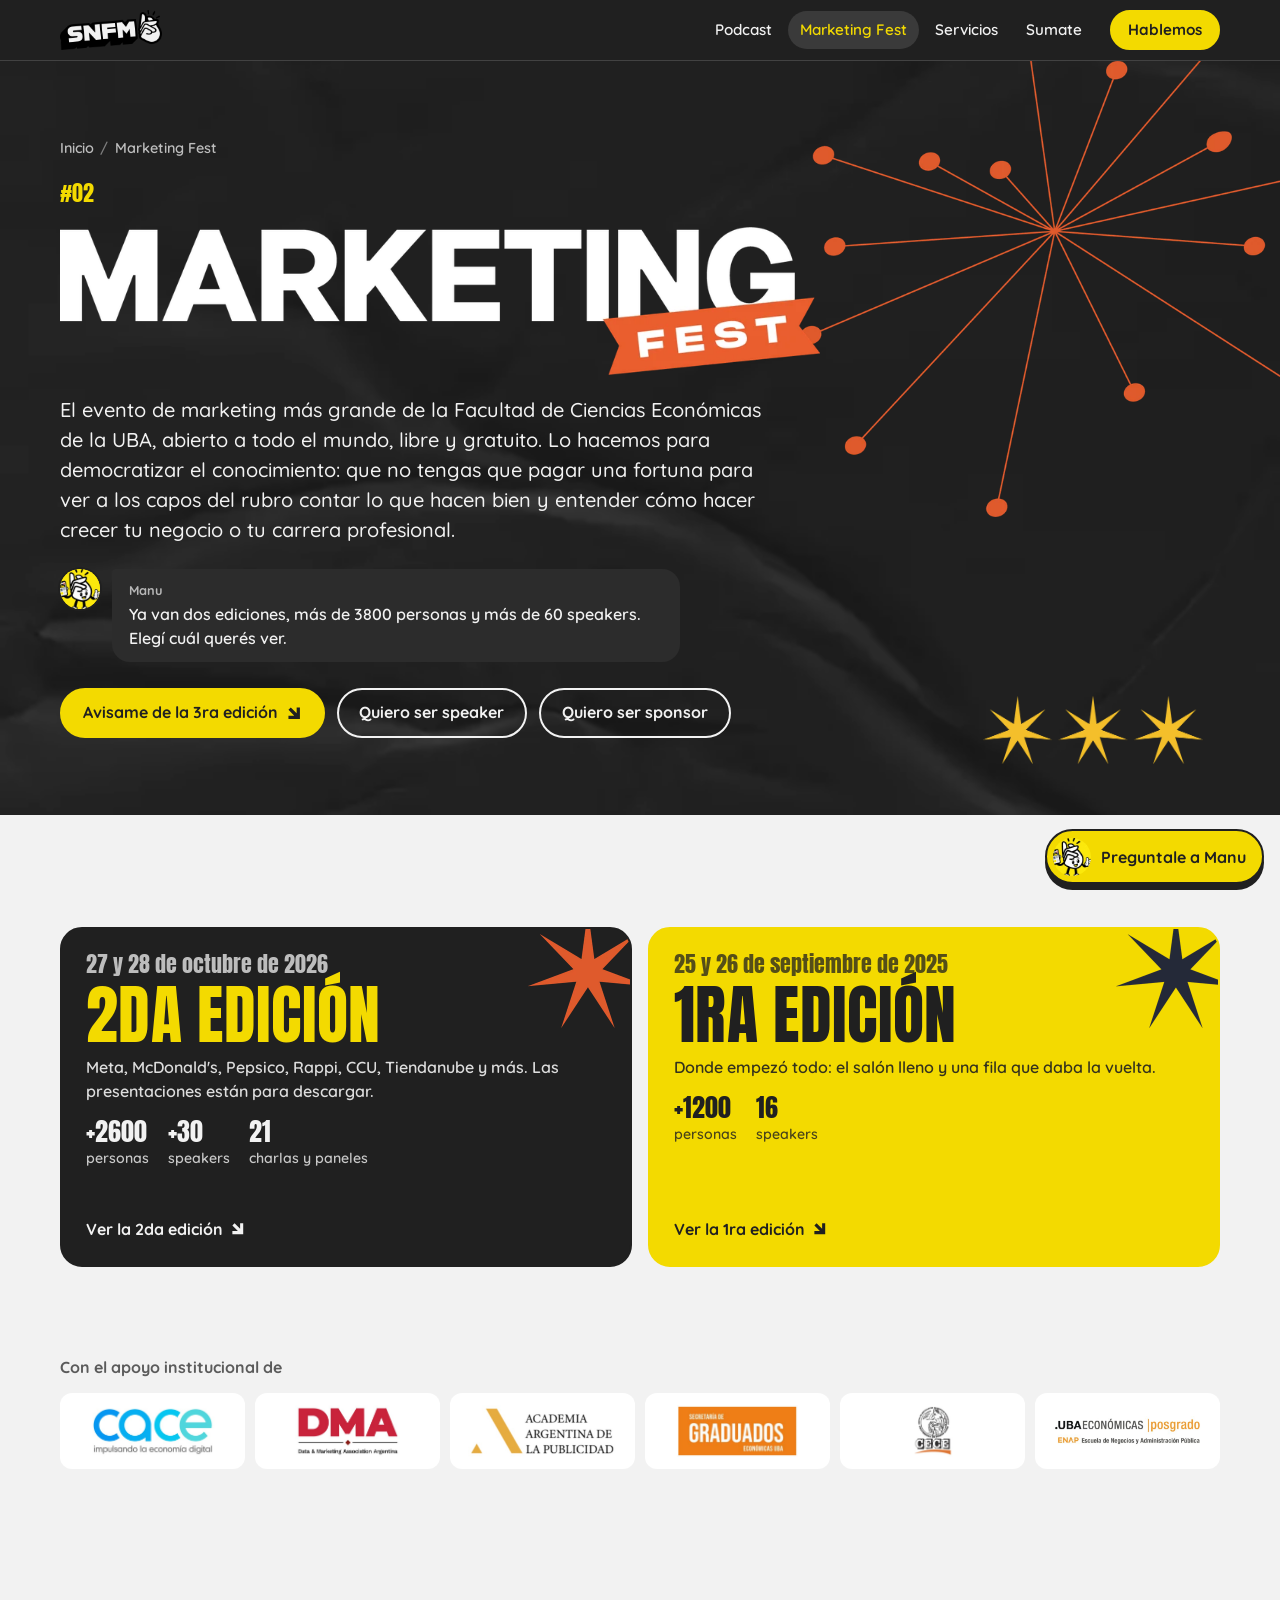
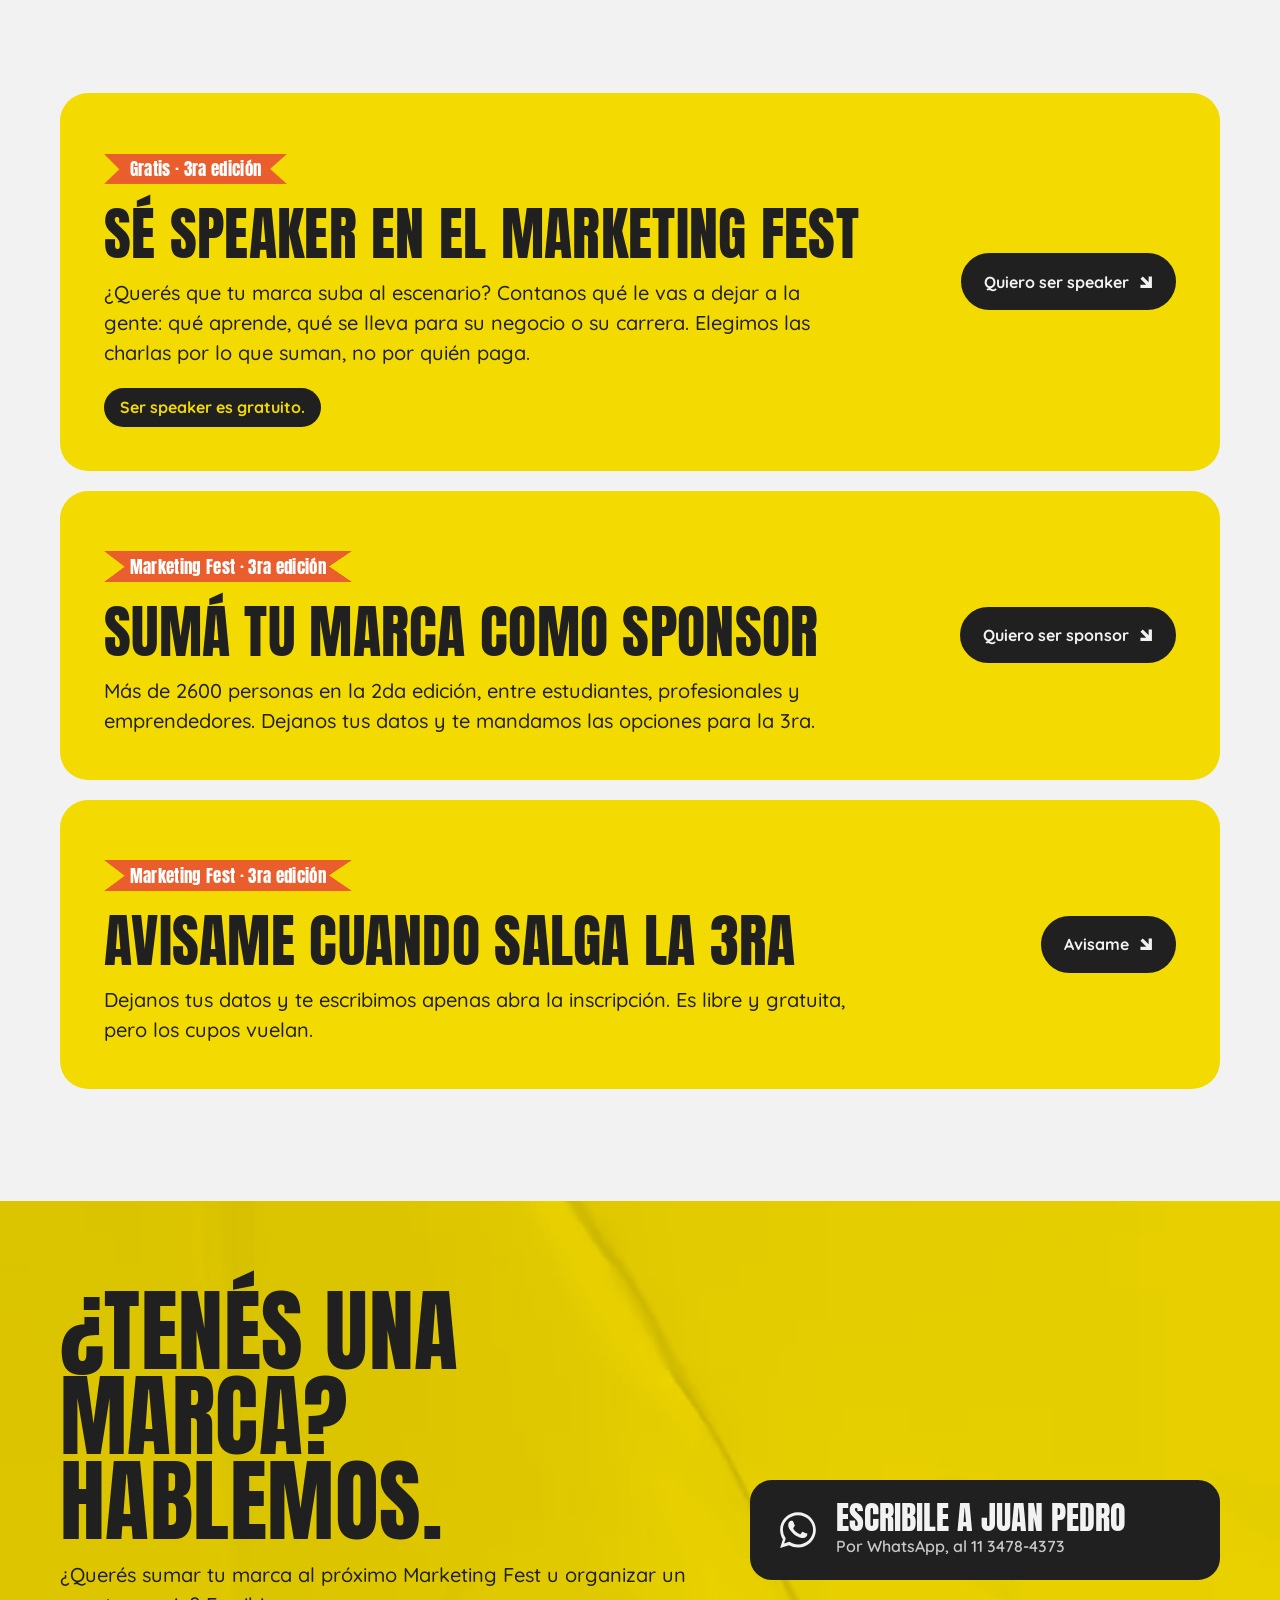
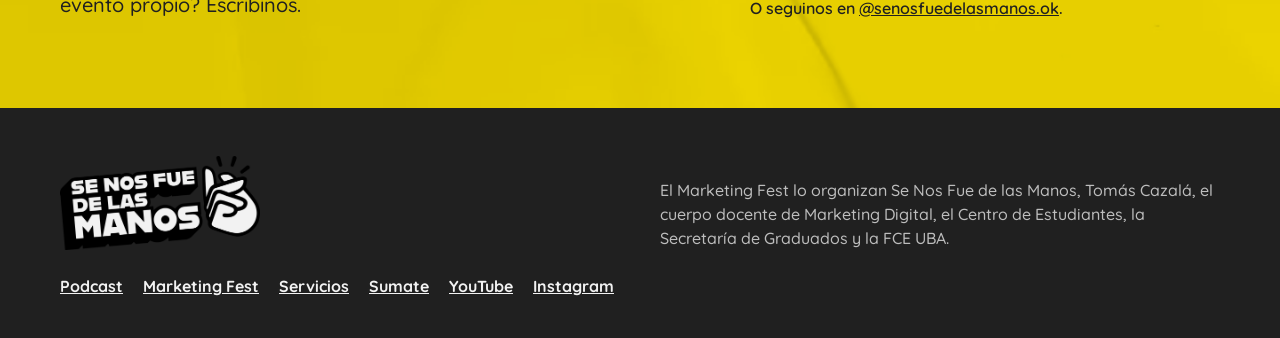
==== commit 8ee9bca6: "Plegar los formularios: se abren con un botón para que las páginas no sean eternas Co-Authored-By: C" ====
--- a/marketing-fest/index.html
+++ b/marketing-fest/index.html
@@ -98,8 +98,9 @@
         <h2 id="t-speaker">Sé speaker en el Marketing Fest</h2>
         <p class="lead">¿Querés que tu marca suba al escenario? Contanos qué le vas a dejar a la gente: qué aprende, qué se lleva para su negocio o su carrera. Elegimos las charlas por lo que suman, no por quién paga.</p>
         <p class="free">Ser speaker es gratuito.</p>
-      </div>
-      <form class="aviso-form" data-form="speaker-fest" data-hook="https://n8n.dtcomunicacion.com/webhook/formularios-snfm" data-asunto="Propuesta de speaker para el Marketing Fest" data-intro="¡Hola, Juampe! ¿Cómo estás? Te escribo desde la web de Se Nos Fue de las Manos porque quiero proponer una charla para el Marketing Fest." data-ok="Recibimos tu propuesta de charla. La leemos con el equipo y te escribimos." data-wa-base="https://wa.me/5491134784373" novalidate>
+        <button class="cta ink open-form" type="button" aria-controls="speaker-form" aria-expanded="true" hidden>Quiero ser speaker <svg aria-hidden="true"><use href="../assets/icons.svg#arr"/></svg></button>
+      </div>
+      <form class="aviso-form" id="speaker-form" data-form="speaker-fest" data-hook="https://n8n.dtcomunicacion.com/webhook/formularios-snfm" data-asunto="Propuesta de speaker para el Marketing Fest" data-intro="¡Hola, Juampe! ¿Cómo estás? Te escribo desde la web de Se Nos Fue de las Manos porque quiero proponer una charla para el Marketing Fest." data-ok="Recibimos tu propuesta de charla. La leemos con el equipo y te escribimos." data-wa-base="https://wa.me/5491134784373" novalidate>
         <div class="f"><label for="speaker-nombre">Nombre y apellido</label><input id="speaker-nombre" name="nombre" data-label="Nombre y apellido" data-err="Escribí tu nombre y apellido." required type="text" autocomplete="name"></div>
         <div class="f"><label for="speaker-marca">Marca o empresa</label><input id="speaker-marca" name="marca" data-label="Marca o empresa" data-err="Contanos de qué marca o empresa sos." required type="text" autocomplete="organization"></div>
         <div class="f"><label for="speaker-cargo">Tu cargo</label><input id="speaker-cargo" name="cargo" data-label="Tu cargo" data-err="Contanos tu cargo." required placeholder="Por ejemplo: gerente de marketing" type="text"></div>
@@ -123,8 +124,9 @@
         <h2 id="t-sponsor-3ra">Sumá tu marca como sponsor</h2>
         <p class="lead">Más de 2600 personas en la 2da edición, entre estudiantes, profesionales y emprendedores. Dejanos tus datos y te mandamos las opciones para la 3ra.</p>
         
-      </div>
-      <form class="aviso-form" data-form="sponsor-fest" data-hook="https://n8n.dtcomunicacion.com/webhook/formularios-snfm" data-asunto="Una marca quiere ser sponsor de la 3ra edición del Marketing Fest" data-intro="¡Hola, Juampe! ¿Cómo estás? Te escribo desde la web de Se Nos Fue de las Manos porque quiero que mi marca sea sponsor de la 3ra edición del Marketing Fest." data-ok="Recibimos tus datos. Te escribimos con las opciones para la 3ra edición." data-wa-base="https://wa.me/5491134784373" novalidate>
+        <button class="cta ink open-form" type="button" aria-controls="sponsor-3ra-form" aria-expanded="true" hidden>Quiero ser sponsor <svg aria-hidden="true"><use href="../assets/icons.svg#arr"/></svg></button>
+      </div>
+      <form class="aviso-form" id="sponsor-3ra-form" data-form="sponsor-fest" data-hook="https://n8n.dtcomunicacion.com/webhook/formularios-snfm" data-asunto="Una marca quiere ser sponsor de la 3ra edición del Marketing Fest" data-intro="¡Hola, Juampe! ¿Cómo estás? Te escribo desde la web de Se Nos Fue de las Manos porque quiero que mi marca sea sponsor de la 3ra edición del Marketing Fest." data-ok="Recibimos tus datos. Te escribimos con las opciones para la 3ra edición." data-wa-base="https://wa.me/5491134784373" novalidate>
         <div class="f"><label for="sponsor-3ra-nombre">Nombre y apellido</label><input id="sponsor-3ra-nombre" name="nombre" data-label="Nombre y apellido" data-err="Escribí tu nombre y apellido." required type="text" autocomplete="name"></div>
         <div class="f"><label for="sponsor-3ra-marca">Marca o empresa</label><input id="sponsor-3ra-marca" name="marca" data-label="Marca o empresa" data-err="Contanos de qué marca o empresa sos." required type="text" autocomplete="organization"></div>
         <div class="f"><label for="sponsor-3ra-cargo">Tu cargo</label><input id="sponsor-3ra-cargo" name="cargo" data-label="Tu cargo" data-err="Contanos tu cargo." required placeholder="Por ejemplo: gerente de marketing" type="text"></div>
@@ -147,8 +149,9 @@
         <p class="num ribbon">Marketing Fest · 3ra edición</p>
         <h2 id="t-tercera">Avisame cuando salga la 3ra</h2>
         <p class="lead">Dejanos tus datos y te escribimos apenas abra la inscripción. Es libre y gratuita, pero los cupos vuelan.</p>
-      </div>
-      <form class="aviso-form" data-aviso="https://n8n.dtcomunicacion.com/webhook/preinscripcion-mkt-fest" data-hook="https://n8n.dtcomunicacion.com/webhook/formularios-snfm" novalidate>
+        <button class="cta ink open-form" type="button" aria-controls="tercera-form" aria-expanded="true" hidden>Avisame <svg aria-hidden="true"><use href="../assets/icons.svg#arr"/></svg></button>
+      </div>
+      <form class="aviso-form" id="tercera-form" data-aviso="https://n8n.dtcomunicacion.com/webhook/preinscripcion-mkt-fest" data-hook="https://n8n.dtcomunicacion.com/webhook/formularios-snfm" novalidate>
         <div class="f"><label for="tercera-n">Nombre y apellido</label><input id="tercera-n" name="nombre" autocomplete="name" required></div>
         <div class="f"><label for="tercera-e">Email</label><input id="tercera-e" name="email" type="email" autocomplete="email" required></div>
         <div class="f"><label for="tercera-t">Teléfono (WhatsApp)</label><input id="tercera-t" name="whatsapp" type="tel" inputmode="tel" autocomplete="tel" placeholder="11 2345 6789" required></div>
--- a/assets/site.css
+++ b/assets/site.css
@@ -485,3 +485,16 @@
 .hero::before,.page-hero::before{content:"";position:absolute;inset:0;z-index:-1;background:url(img/snfm/textura-oscura.webp) center/cover;opacity:.55;pointer-events:none}
 .band::before,.page-hero.s-y::before{content:"";position:absolute;inset:0;z-index:-1;background:url(img/snfm/textura-clara.webp) center/cover;mix-blend-mode:multiply;opacity:.5;pointer-events:none}
 .hero>.wrap,.band>.wrap{position:relative}
+
+/* formularios plegados */
+.aviso.closed{grid-template-columns:1fr;padding:clamp(24px,4vw,44px)}
+.aviso.closed h2{font-size:clamp(2.2rem,5vw,3.6rem)}
+.aviso.closed .lead{max-width:62ch}
+.open-form{margin-top:1.25rem;cursor:pointer;font:inherit;font-weight:700}
+.aviso-wrap+.aviso-wrap{padding-top:0}
+.aviso-wrap:has(+ .aviso-wrap){padding-bottom:20px}
+@media (min-width:900px){
+  .aviso.closed>div:first-child{display:grid;grid-template-columns:1fr auto;column-gap:3rem;align-items:center}
+  .aviso.closed>div:first-child>*{grid-column:1;justify-self:start}
+  .aviso.closed>div:first-child>.open-form{grid-column:2;grid-row:1/span 5;margin:0;align-self:center}
+}
